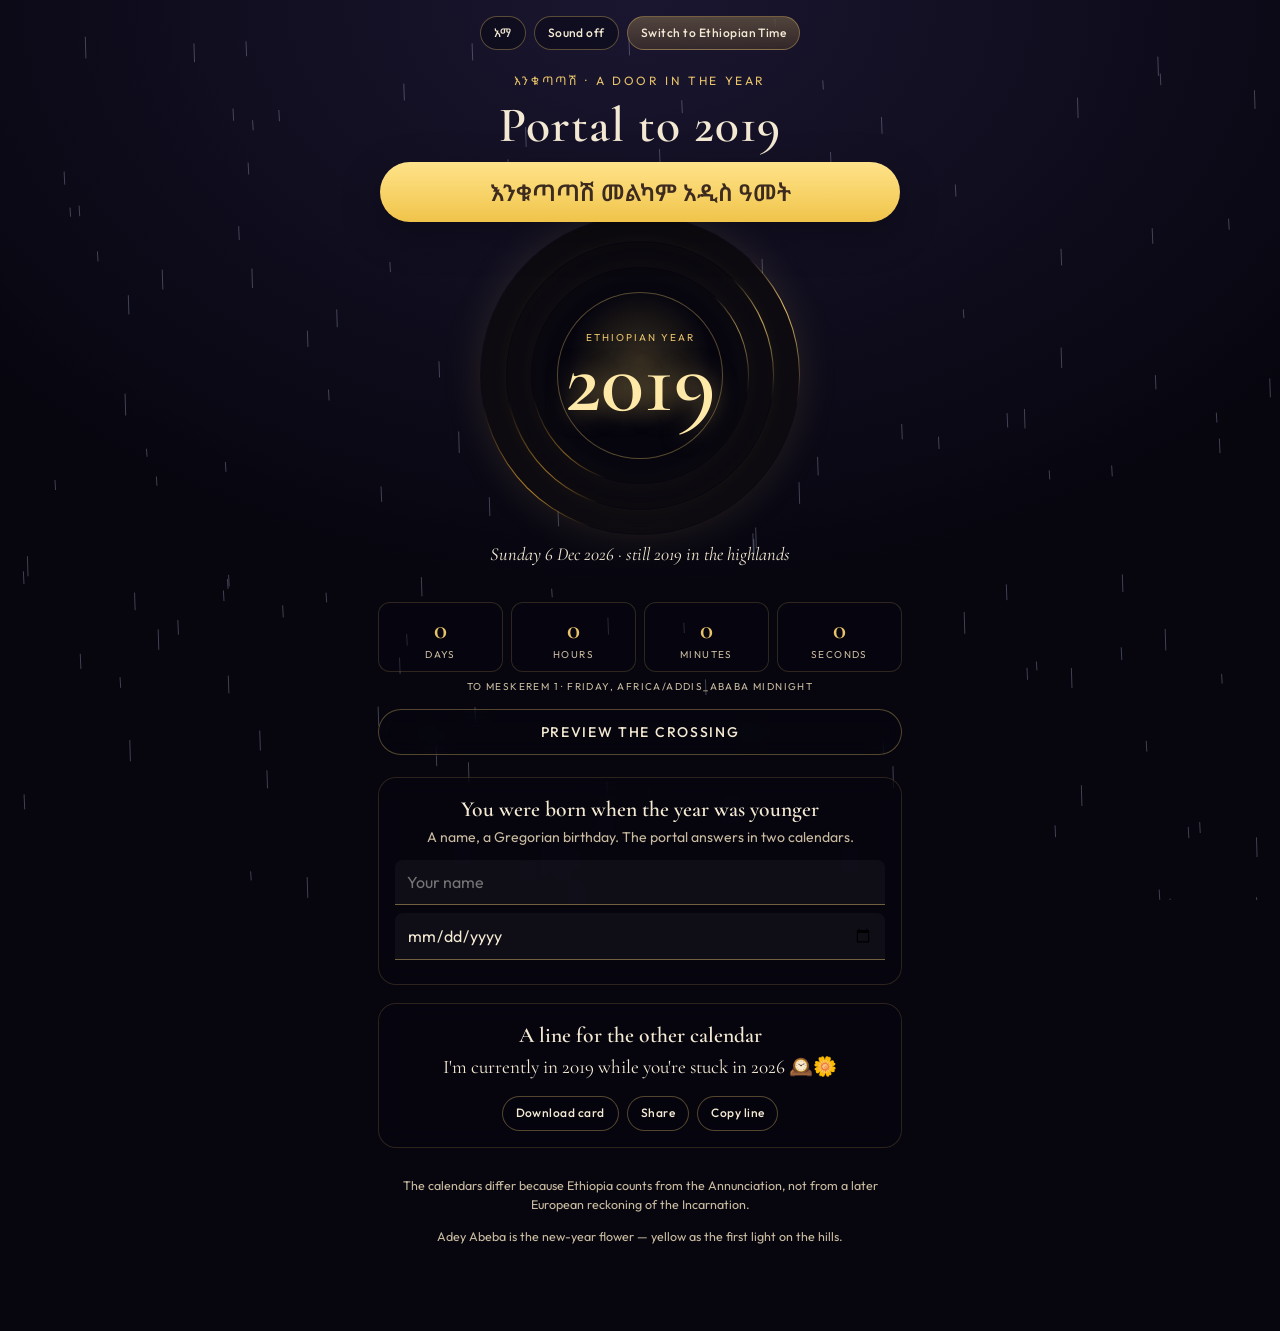
==== portal-to-2019.html @ 07c79217 "Portal to new year" ====
<!DOCTYPE html>
<html lang="en">
<head>
  <meta charset="UTF-8" />
  <meta name="viewport" content="width=device-width, initial-scale=1, viewport-fit=cover" />
  <meta name="theme-color" content="#07060f" />
  <title>Portal to 2019 · እንቁጣጣሽ</title>
  <link rel="preconnect" href="https://fonts.googleapis.com" />
  <link rel="preconnect" href="https://fonts.gstatic.com" crossorigin />
  <link href="https://fonts.googleapis.com/css2?family=Cormorant+Garamond:ital,wght@0,500;0,600;0,700;1,500&family=Noto+Sans+Ethiopic:wght@400;500;600;700&family=Outfit:wght@300;400;500;600&display=swap" rel="stylesheet" />
  <style>
:root {
  --bg: #07060f;
  --bg2: #12101c;
  --ink: #f4ead4;
  --muted: #c9bba0;
  --gold: #e8c36a;
  --gold-deep: #b8862a;
  --brown: #3d2b1f;
  --max: 560px;
  --flower: none;
}

*,
*::before,
*::after {
  box-sizing: border-box;
}

html,
body {
  margin: 0;
  min-height: 100%;
}

body {
  font-family: Outfit, "Noto Sans Ethiopic", system-ui, sans-serif;
  color: var(--ink);
  background: radial-gradient(120% 80% at 50% 0%, #1a1630 0%, var(--bg) 55%);
  overflow-x: hidden;
  transition: background 0.8s ease, color 0.5s ease;
}

body.ethio {
  --bg: #16351f;
  --bg2: #1b4a28;
  --ink: #fff8e7;
  --muted: #efe2c2;
  --gold: #ffd56a;
  background-color: #16351f;
  background-image:
    linear-gradient(180deg, rgba(8, 36, 48, 0.55) 0%, rgba(22, 53, 31, 0.28) 42%, rgba(22, 53, 31, 0.72) 100%),
    var(--flower);
  background-size: cover, cover;
  background-position: center, center 40%;
  color: var(--ink);
}

body.ethio.crossed {
  background-image:
    linear-gradient(180deg, rgba(255, 213, 106, 0.2) 0%, rgba(22, 53, 31, 0.22) 42%, rgba(22, 53, 31, 0.7) 100%),
    var(--flower);
}

.fx-layer {
  position: fixed;
  inset: 0;
  width: 100%;
  height: 100%;
  pointer-events: none;
  z-index: 1;
}

.fx-front {
  z-index: 6;
}

.sky {
  display: none;
  position: fixed;
  inset: 0;
  z-index: 0;
  background: linear-gradient(180deg, rgba(110, 184, 212, 0.28) 0%, rgba(246, 227, 164, 0.12) 46%, transparent 100%);
}

body.ethio .sky {
  display: block;
}

.flower-wash {
  position: fixed;
  inset: auto 0 0 0;
  height: 46%;
  z-index: 2;
  pointer-events: none;
  opacity: 0;
  background-image: var(--flower);
  background-size: cover;
  background-position: center 30%;
  mask-image: linear-gradient(180deg, transparent 0%, #000 38%, #000 100%);
  -webkit-mask-image: linear-gradient(180deg, transparent 0%, #000 38%, #000 100%);
  mix-blend-mode: overlay;
  transition: opacity 0.8s ease;
}

body.ethio .flower-wash {
  opacity: 0.55;
}

body.ethio.crossed .flower-wash {
  opacity: 0.8;
  mix-blend-mode: soft-light;
}

.hills {
  display: none;
  position: fixed;
  left: 0;
  right: 0;
  bottom: 0;
  width: 100%;
  height: min(42vh, 280px);
  z-index: 3;
  pointer-events: none;
}

body.ethio .hills {
  display: block;
}

.blooms {
  position: fixed;
  inset: 0;
  z-index: 5;
  pointer-events: none;
}

.bloom {
  position: absolute;
  left: 50%;
  top: 42%;
  width: 72px;
  height: 72px;
  margin: -36px;
  border-radius: 50%;
  background-image: var(--flower);
  background-size: 220% 220%;
  background-position: center;
  box-shadow: 0 8px 18px rgba(61, 43, 31, 0.28), inset 0 0 0 2px rgba(255, 213, 106, 0.4);
  opacity: 0;
  transform: scale(0.15);
}

body.crossed .bloom {
  animation: bloomOut 1.8s cubic-bezier(0.16, 1, 0.3, 1) forwards;
}

@keyframes bloomOut {
  0% {
    opacity: 0;
    transform: translate(0, 0) scale(0.12) rotate(0deg);
  }
  25% {
    opacity: 1;
  }
  100% {
    opacity: 0.92;
    transform: translate(var(--dx), var(--dy)) scale(var(--s)) rotate(var(--r));
  }
}

.shell {
  position: relative;
  z-index: 8;
  width: min(100%, var(--max));
  margin: 0 auto;
  padding: 16px 18px 72px;
  padding-top: max(16px, env(safe-area-inset-top));
  padding-bottom: max(72px, env(safe-area-inset-bottom));
}

.topbar {
  display: flex;
  flex-wrap: wrap;
  gap: 8px;
  justify-content: center;
}

.chip,
.ritual {
  font: 500 12px/1.2 Outfit, "Noto Sans Ethiopic", sans-serif;
  letter-spacing: 0.04em;
  color: var(--ink);
  background: rgba(7, 6, 15, 0.42);
  border: 1px solid rgba(232, 195, 106, 0.35);
  border-radius: 999px;
  padding: 9px 13px;
  cursor: pointer;
  backdrop-filter: blur(10px);
}

body.ethio .chip,
body.ethio .ritual {
  background: rgba(22, 53, 31, 0.45);
  border-color: rgba(255, 213, 106, 0.5);
}

.chip[aria-pressed="true"],
.chip-gold {
  background: linear-gradient(180deg, rgba(232, 195, 106, 0.28), rgba(184, 134, 42, 0.18));
}

.ritual {
  display: block;
  width: 100%;
  margin: 8px 0 22px;
  padding: 14px 16px;
  font-size: 14px;
  letter-spacing: 0.12em;
  text-transform: uppercase;
}

.eyebrow,
.lede,
.date-line,
.countdown-note,
.whisper,
.foot p,
.share-line {
  text-align: center;
}

.eyebrow {
  margin: 22px 0 6px;
  font-size: 12px;
  letter-spacing: 0.22em;
  text-transform: uppercase;
  color: var(--gold);
}

.title {
  margin: 0;
  text-align: center;
  font-family: "Cormorant Garamond", "Noto Sans Ethiopic", serif;
  font-weight: 600;
  font-size: clamp(2.1rem, 8vw, 3.1rem);
  letter-spacing: 0.02em;
}

.lede {
  margin: 8px auto 10px;
  max-width: 34ch;
  color: var(--muted);
  font-size: 0.98rem;
  font-weight: 300;
}

.portal {
  position: relative;
  width: min(78vw, 320px);
  aspect-ratio: 1;
  margin: 12px auto 8px;
}

.ring {
  position: absolute;
  inset: 0;
  border-radius: 50%;
  border: 1.5px solid transparent;
  background:
    linear-gradient(var(--bg), var(--bg)) padding-box,
    conic-gradient(from 0deg, transparent 0 12%, var(--gold) 18%, transparent 28% 55%, var(--gold-deep) 62%, transparent 72%) border-box;
  box-shadow: 0 0 40px rgba(232, 195, 106, 0.12), inset 0 0 30px rgba(232, 195, 106, 0.06);
}

body.ethio .ring {
  background:
    linear-gradient(rgba(22, 53, 31, 0.15), rgba(22, 53, 31, 0.15)) padding-box,
    conic-gradient(from 0deg, transparent 0 12%, #ffe08a 18%, transparent 28% 55%, #c9a227 62%, transparent 72%) border-box;
  box-shadow: 0 0 48px rgba(255, 213, 106, 0.28);
}

.ring-a { inset: 0; animation: spin 22s linear infinite; }
.ring-b { inset: 8%; animation: spin 16s linear infinite reverse; opacity: 0.85; }
.ring-c { inset: 16%; animation: spin 11s linear infinite; opacity: 0.7; }

@keyframes spin {
  to { transform: rotate(360deg); }
}

.portal-core {
  position: absolute;
  inset: 24%;
  display: grid;
  place-content: center;
  text-align: center;
  border-radius: 50%;
  background:
    radial-gradient(circle at 50% 40%, rgba(232, 195, 106, 0.2), transparent 55%),
    rgba(7, 6, 15, 0.72);
  border: 1px solid rgba(232, 195, 106, 0.35);
}

body.ethio .portal-core {
  background:
    radial-gradient(circle at 50% 38%, rgba(255, 230, 140, 0.35), transparent 58%),
    rgba(18, 40, 24, 0.55);
}

.year-label {
  font-size: 10px;
  letter-spacing: 0.2em;
  text-transform: uppercase;
  color: var(--gold);
}

.year {
  font-family: "Cormorant Garamond", serif;
  font-size: clamp(4.2rem, 18vw, 5.6rem);
  font-weight: 600;
  line-height: 0.85;
  color: #ffe9a8;
  text-shadow: 0 0 24px rgba(232, 195, 106, 0.55);
}

body.crossed .year {
  animation: yearBloom 1.1s ease;
}

@keyframes yearBloom {
  0% { transform: scale(0.72); filter: blur(8px); opacity: 0.2; }
  60% { transform: scale(1.08); }
  100% { transform: scale(1); filter: blur(0); opacity: 1; }
}

.date-line {
  min-height: 2.4em;
  margin: 4px 0 14px;
  font-family: "Cormorant Garamond", "Noto Sans Ethiopic", serif;
  font-size: 1.15rem;
  font-style: italic;
}

.countdown {
  display: grid;
  grid-template-columns: repeat(4, 1fr);
  gap: 8px;
}

.countdown div {
  display: grid;
  gap: 2px;
  padding: 10px 4px;
  text-align: center;
  background: rgba(7, 6, 15, 0.4);
  border: 1px solid rgba(232, 195, 106, 0.18);
  border-radius: 12px;
}

body.ethio .countdown div {
  background: rgba(12, 36, 20, 0.38);
}

.countdown strong {
  font-family: "Cormorant Garamond", serif;
  font-size: 1.7rem;
  font-weight: 600;
  color: var(--gold);
}

.countdown span,
.countdown-note {
  font-size: 10px;
  letter-spacing: 0.14em;
  text-transform: uppercase;
  color: var(--muted);
}

.countdown-note {
  margin: 8px 0 16px;
}

.panel {
  margin: 18px 0;
  padding: 18px 16px 16px;
  background: rgba(7, 6, 15, 0.48);
  border: 1px solid rgba(232, 195, 106, 0.16);
  border-radius: 18px;
  backdrop-filter: blur(12px);
}

body.ethio .panel {
  background: rgba(12, 36, 20, 0.42);
  border-color: rgba(255, 213, 106, 0.22);
}

.panel h2 {
  margin: 0 0 6px;
  text-align: center;
  font-family: "Cormorant Garamond", "Noto Sans Ethiopic", serif;
  font-size: 1.35rem;
  font-weight: 600;
}

.whisper {
  margin: 0 0 14px;
  color: var(--muted);
  font-size: 0.88rem;
}

.inscription input {
  width: 100%;
  margin-bottom: 8px;
  padding: 12px 12px;
  color: var(--ink);
  background: rgba(255, 255, 255, 0.04);
  border: 0;
  border-bottom: 1px solid rgba(232, 195, 106, 0.45);
  border-radius: 8px 8px 0 0;
  font: 400 1rem Outfit, "Noto Sans Ethiopic", sans-serif;
}

.inscription input:focus {
  outline: none;
  border-bottom-color: var(--gold);
}

.poem {
  margin: 14px 0 0;
  text-align: center;
  font-family: "Cormorant Garamond", "Noto Sans Ethiopic", serif;
  font-size: 1.12rem;
  line-height: 1.55;
}

.poem em {
  display: block;
  margin-top: 8px;
  font-style: italic;
  color: var(--gold);
}

.share-line {
  margin: 0 0 14px;
  font-family: "Cormorant Garamond", "Noto Sans Ethiopic", serif;
  font-size: 1.2rem;
  line-height: 1.45;
}

.share-actions {
  display: flex;
  flex-wrap: wrap;
  gap: 8px;
  justify-content: center;
}

.foot {
  margin-top: 28px;
  color: var(--muted);
  font-size: 0.78rem;
  line-height: 1.55;
}

.banner {
  position: fixed;
  left: 50%;
  top: 18%;
  z-index: 12;
  width: min(92vw, 520px);
  padding: 14px 18px;
  text-align: center;
  font-family: "Noto Sans Ethiopic", "Cormorant Garamond", serif;
  font-size: clamp(1.05rem, 4.4vw, 1.45rem);
  font-weight: 600;
  color: #3d2b1f;
  background: linear-gradient(180deg, #ffe38a, #f0c44a);
  border-radius: 999px;
  box-shadow: 0 12px 40px rgba(0, 0, 0, 0.28);
  transform: translate(-50%, -20px) scale(0.86);
  opacity: 0;
  pointer-events: none;
}

body.crossed .banner {
  animation: bannerIn 1.2s 0.35s cubic-bezier(0.16, 1, 0.3, 1) forwards;
}

@keyframes bannerIn {
  to {
    opacity: 1;
    transform: translate(-50%, 0) scale(1);
  }
}

.sr-only {
  position: absolute;
  width: 1px;
  height: 1px;
  padding: 0;
  margin: -1px;
  overflow: hidden;
  clip: rect(0, 0, 0, 0);
  border: 0;
}

@media (prefers-reduced-motion: reduce) {
  .ring,
  body.crossed .year,
  body.crossed .bloom,
  body.crossed .banner {
    animation: none;
  }
  body.crossed .bloom,
  body.crossed .banner {
    opacity: 1;
    transform: none;
  }
}

</style>
</head>
<body>
  <img id="flowerAsset" src="[data-uri]" alt="" hidden width="1" height="1" />
  <canvas id="rain" class="fx-layer" aria-hidden="true"></canvas>
  <canvas id="fireworks" class="fx-layer fx-front" aria-hidden="true"></canvas>

  <div class="sky" aria-hidden="true"></div>
  <div class="flower-wash" aria-hidden="true"></div>
  <svg class="hills" viewBox="0 0 560 220" preserveAspectRatio="none" aria-hidden="true" xmlns="http://www.w3.org/2000/svg">
    <defs>
      <linearGradient id="hillFar" x1="0" y1="0" x2="0" y2="1">
        <stop offset="0%" stop-color="#2f6b3d" />
        <stop offset="100%" stop-color="#16351f" />
      </linearGradient>
      <linearGradient id="hillNear" x1="0" y1="0" x2="0" y2="1">
        <stop offset="0%" stop-color="#3d8a4a" />
        <stop offset="100%" stop-color="#1b4a28" />
      </linearGradient>
    </defs>
    <path fill="url(#hillFar)" d="M0 92 C70 48 120 118 190 78 C250 48 300 110 370 70 C440 34 500 96 560 64 L560 220 L0 220 Z" />
    <path fill="url(#hillNear)" d="M0 138 C80 98 140 168 220 128 C290 98 340 160 420 124 C490 94 530 150 560 128 L560 220 L0 220 Z" />
  </svg>
  <div id="blooms" class="blooms" aria-hidden="true"></div>

  <div class="shell">
    <header class="topbar">
      <button type="button" id="langBtn" class="chip" aria-pressed="false">አማ</button>
      <button type="button" id="soundBtn" class="chip" aria-pressed="false" data-i18n="soundOff">Sound off</button>
      <button type="button" id="ethioBtn" class="chip chip-gold" aria-pressed="false" data-i18n="ethioOff">Switch to Ethiopian Time</button>
    </header>

    <p class="eyebrow" data-i18n="eyebrow">እንቁጣጣሽ · a door in the year</p>
    <h1 class="title" data-i18n="title">Portal to 2019</h1>
    <p class="lede" data-i18n="lede">The highlands are eight years younger until midnight. Then the gold opens.</p>

    <div class="portal" aria-hidden="true">
      <div class="ring ring-a"></div>
      <div class="ring ring-b"></div>
      <div class="ring ring-c"></div>
      <div class="portal-core">
        <span class="year-label" data-i18n="ethYear">Ethiopian year</span>
        <span id="yearEl" class="year">2018</span>
      </div>
    </div>

    <p id="dateLine" class="date-line"></p>

    <div class="countdown" id="countdown" aria-live="polite">
      <div><strong id="cdD">0</strong><span data-i18n="days">days</span></div>
      <div><strong id="cdH">0</strong><span data-i18n="hours">hours</span></div>
      <div><strong id="cdM">0</strong><span data-i18n="minutes">minutes</span></div>
      <div><strong id="cdS">0</strong><span data-i18n="seconds">seconds</span></div>
    </div>
    <p class="countdown-note" data-i18n="eatNote">to Meskerem 1 · Friday, Africa/Addis_Ababa midnight</p>

    <button type="button" id="previewBtn" class="ritual" data-i18n="preview">Preview the crossing</button>

    <section class="panel inscription" aria-labelledby="bornTitle">
      <h2 id="bornTitle" data-i18n="bornTitle">You were born when the year was younger</h2>
      <p class="whisper" data-i18n="bornHint">A name, a Gregorian birthday. The portal answers in two calendars.</p>
      <label class="sr-only" for="nameInput" data-i18n="nameLabel">Name</label>
      <input id="nameInput" type="text" autocomplete="given-name" maxlength="40" data-i18n-placeholder="namePh" placeholder="Your name" />
      <label class="sr-only" for="bdayInput" data-i18n="bdayLabel">Gregorian birthday</label>
      <input id="bdayInput" type="date" />
      <p id="bornPoem" class="poem" hidden></p>
    </section>

    <section class="panel share-panel" aria-labelledby="shareTitle">
      <h2 id="shareTitle" data-i18n="shareTitle">A line for the other calendar</h2>
      <p id="shareLine" class="share-line"></p>
      <div class="share-actions">
        <button type="button" id="downloadBtn" class="chip" data-i18n="download">Download card</button>
        <button type="button" id="webShareBtn" class="chip" data-i18n="share">Share</button>
        <button type="button" id="copyBtn" class="chip" data-i18n="copy">Copy line</button>
      </div>
      <canvas id="shareCard" width="1080" height="1350" hidden></canvas>
    </section>

    <footer class="foot">
      <p data-i18n="footer1">The calendars differ because Ethiopia counts from the Annunciation, not from a later European reckoning of the Incarnation.</p>
      <p data-i18n="footer2">Adey Abeba is the new-year flower — yellow as the first light on the hills.</p>
    </footer>
  </div>

  <div id="banner" class="banner" role="status" aria-live="assertive">እንቁጣጣሽ መልካም አዲስ ዓመት</div>
  <script>
(() => {
  "use strict";

  const ETHIOPIC_EPOCH = 1723856;
  const NEW_YEAR_MS = Date.parse("2026-09-11T00:00:00+03:00");
  const MONTHS_EN = [
    "Meskerem", "Tikimt", "Hidar", "Tahsas", "Tir", "Yekatit", "Megabit",
    "Miazia", "Ginbot", "Sene", "Hamle", "Nehasse", "Pagume"
  ];
  const MONTHS_AM = [
    "መስከረም", "ጥቅምት", "ኅዳር", "ታኅሣሥ", "ጥር", "የካቲት", "መጋቢት",
    "ሚያዝያ", "ግንቦት", "ሰኔ", "ሐምሌ", "ነሐሴ", "ጳጉሜ"
  ];
  const POEMS_EN = [
    "Adey Abeba opened",
    "hills kept their gold",
    "coffee smoke before sunrise",
    "highlands held their breath",
    "dry wind learned your name",
    "first warmth returned",
    "fields prepared",
    "rain was only a rumor",
    "green came back loud",
    "rivers remembered banks",
    "rain wrote on the roof",
    "last storm learned to leave",
    "hidden month, quiet threshold"
  ];
  const POEMS_AM = [
    "አደይ አበባ ተከፈተ",
    "ተራሮች ወርቃቸውን ጠበቁ",
    "የቡና ጭስ ከፀሐይ መውጣት በፊት",
    "ደጋው እስትንፋሱን ያዘ",
    "ደረቅ ነፋስ ስምህን ተማረ",
    "የመጀመሪያው ሙቀት ተመለሰ",
    "እርሻዎች ተዘጋጁ",
    "ዝናብ ወሬ ብቻ ነበር",
    "አረንጓዴ በጩኸት ተመለሰ",
    "ወንዞች ዳርቻቸውን አሰቡ",
    "ዝናብ በጣሪያው ላይ ጻፈ",
    "የመጨረሻው ማዕበል መሄድ ተማረ",
    "የተሸሸገው ወር ጸጥ ያለ ደረጃ"
  ];

  const I18N = {
    en: {
      soundOff: "Sound off",
      soundOn: "Sound on",
      ethioOff: "Switch to Ethiopian Time",
      ethioOn: "Return to the night",
      eyebrow: "እንቁጣጣሽ · a door in the year",
      title: "Portal to 2019",
      lede: "The highlands are eight years younger until midnight. Then the gold opens.",
      ethYear: "Ethiopian year",
      days: "days",
      hours: "hours",
      minutes: "minutes",
      seconds: "seconds",
      eatNote: "to Meskerem 1 · Friday, Africa/Addis_Ababa midnight",
      preview: "Preview the crossing",
      bornTitle: "You were born when the year was younger",
      bornHint: "A name, a Gregorian birthday. The portal answers in two calendars.",
      nameLabel: "Name",
      namePh: "Your name",
      bdayLabel: "Gregorian birthday",
      shareTitle: "A line for the other calendar",
      download: "Download card",
      share: "Share",
      copy: "Copy line",
      copied: "Copied",
      footer1: "The calendars differ because Ethiopia counts from the Annunciation, not from a later European reckoning of the Incarnation.",
      footer2: "Adey Abeba is the new-year flower — yellow as the first light on the hills."
    },
    am: {
      soundOff: "ድምፅ ጠፍቷል",
      soundOn: "ድምፅ በርቷል",
      ethioOff: "ወደ የኢትዮጵያ ሰዓት ቀይር",
      ethioOn: "ወደ ሌሊቱ ተመለስ",
      eyebrow: "Enkutatash · በዓመቱ ውስጥ በር",
      title: "መግቢያ ወደ ፳፻፲፱",
      lede: "ደጋው እስከ እኩለ ሌሊት ድረስ በስምንት ዓመት ይወጣል። ከዚያ ወርቁ ይከፈታል።",
      ethYear: "የኢትዮጵያ ዓመት",
      days: "ቀናት",
      hours: "ሰዓታት",
      minutes: "ደቂቃዎች",
      seconds: "ሰከንዶች",
      eatNote: "እስከ መስከረም 1 · አርብ፣ እኩለ ሌሊት አዲስ አበባ",
      preview: "የመሻገሪያውን ቅድመ እይታ",
      bornTitle: "ዓመቱ ገና ሲያንስ ተወለድህ",
      bornHint: "ስም እና የግሪጎሪያን ልደት። በሩ በሁለት ቀን መቁጠሪያ ይመልሳል።",
      nameLabel: "ስም",
      namePh: "ስምህ",
      bdayLabel: "የግሪጎሪያን ልደት",
      shareTitle: "ለሌላው ቀን መቁጠሪያ አንድ መስመር",
      download: "ካርድ አውርድ",
      share: "አጋራ",
      copy: "መስመሩን ቅዳ",
      copied: "ተቀድቷል",
      footer1: "ቀን መቁጠሪያዎቹ የሚለያዩት ኢትዮጵያ ከብስራተ ገብርኤል ስትቆጥር፣ በኋላ የመጣው አውሮፓዊ የትስብእት ሒሳብ ሳይሆን ነው።",
      footer2: "አደይ አበባ የአዲስ ዓመት አበባ ነው — በተራሮች ላይ እንደ መጀመሪያ ብርሃን ቢጫ።"
    }
  };

  const LS = { ethio: "portal2019-ethio", lang: "portal2019-lang", name: "portal2019-name" };

  const $ = (id) => document.getElementById(id);
  const yearEl = $("yearEl");
  const dateLine = $("dateLine");
  const shareLine = $("shareLine");
  const bornPoem = $("bornPoem");
  const nameInput = $("nameInput");
  const bdayInput = $("bdayInput");
  const langBtn = $("langBtn");
  const soundBtn = $("soundBtn");
  const ethioBtn = $("ethioBtn");
  const previewBtn = $("previewBtn");

  let lang = localStorage.getItem(LS.lang) === "am" ? "am" : "en";
  let ethio = localStorage.getItem(LS.ethio) === "1";
  let previewed = false;
  let crossed = false;
  let soundOn = false;
  let audio = null;
  let adeyImg = $("flowerAsset") || new Image();
  if (adeyImg && adeyImg.src) {
    const applyFlower = () => {
      document.documentElement.style.setProperty("--flower", `url("${adeyImg.src}")`);
    };
    if (adeyImg.complete) applyFlower();
    else adeyImg.addEventListener("load", applyFlower);
  }

  function isEthLeap(year) {
    return ((year % 4) + 4) % 4 === 3;
  }

  function gregorianToJDN(y, m, d) {
    const a = Math.floor((14 - m) / 12);
    const y2 = y + 4800 - a;
    const m2 = m + 12 * a - 3;
    return d + Math.floor((153 * m2 + 2) / 5) + 365 * y2 + Math.floor(y2 / 4) - Math.floor(y2 / 100) + Math.floor(y2 / 400) - 32045;
  }

  function jdnToEthiopic(jdn) {
    const era = jdn - ETHIOPIC_EPOCH;
    const cycle = Math.floor(era / 1461);
    const r = era - 1461 * cycle;
    const n = (r % 365) + 365 * Math.floor(r / 1460);
    const year = 4 * cycle + Math.floor(r / 365) - Math.floor(r / 1460);
    const month = Math.floor(n / 30) + 1;
    const day = (n % 30) + 1;
    return { year, month, day };
  }

  function gregorianToEthiopic(y, m, d) {
    return jdnToEthiopic(gregorianToJDN(y, m, d));
  }

  function nowInAddis() {
    const parts = new Intl.DateTimeFormat("en-US", {
      timeZone: "Africa/Addis_Ababa",
      year: "numeric",
      month: "numeric",
      day: "numeric",
      hour: "numeric",
      minute: "numeric",
      second: "numeric",
      hourCycle: "h23"
    }).formatToParts(new Date());
    const get = (type) => Number(parts.find((p) => p.type === type).value);
    return { y: get("year"), m: get("month"), d: get("day"), h: get("hour"), min: get("minute"), s: get("second") };
  }

  function remainingMs() {
    return NEW_YEAR_MS - Date.now();
  }

  function isCrossed() {
    return previewed || remainingMs() <= 0;
  }

  function displayYear(eth) {
    return isCrossed() ? Math.max(eth.year, 2019) : eth.year;
  }

  function monthName(month, language) {
    return (language === "am" ? MONTHS_AM : MONTHS_EN)[month - 1];
  }

  function formatEth(eth, language) {
    return `${monthName(eth.month, language)} ${eth.day}, ${eth.year}`;
  }

  function ethiopianAge(birth, today) {
    let age = today.year - birth.year;
    if (today.month < birth.month || (today.month === birth.month && today.day < birth.day)) age -= 1;
    return Math.max(0, age);
  }

  function t(key) {
    return I18N[lang][key];
  }

  function applyI18n() {
    document.documentElement.lang = lang === "am" ? "am" : "en";
    document.querySelectorAll("[data-i18n]").forEach((el) => {
      const key = el.getAttribute("data-i18n");
      if (I18N[lang][key]) el.textContent = I18N[lang][key];
    });
    document.querySelectorAll("[data-i18n-placeholder]").forEach((el) => {
      el.placeholder = t(el.getAttribute("data-i18n-placeholder"));
    });
    langBtn.textContent = lang === "am" ? "EN" : "አማ";
    langBtn.setAttribute("aria-pressed", lang === "am" ? "true" : "false");
    soundBtn.textContent = soundOn ? t("soundOn") : t("soundOff");
    ethioBtn.textContent = ethio ? t("ethioOn") : t("ethioOff");
    ethioBtn.setAttribute("aria-pressed", ethio ? "true" : "false");
  }

  function applyEthio() {
    document.body.classList.toggle("ethio", ethio);
  }

  function shareText(year, name) {
    const who = (name || "").trim();
    if (lang === "am") {
      if (who) return `${who} አሁን በ ${year} ነው፤ አንተ ግን በ 2026 ተጣብቀሃል 🕰️🌼`;
      return `እኔ አሁን በ ${year} ነኝ አንተ ግን በ 2026 ተጣብቀሃል 🕰️🌼`;
    }
    if (who) return `${who} is currently in ${year} while you're stuck in 2026 🕰️🌼`;
    return `I'm currently in ${year} while you're stuck in 2026 🕰️🌼`;
  }

  function updateClock() {
    const addis = nowInAddis();
    const eth = gregorianToEthiopic(addis.y, addis.m, addis.d);
    crossed = isCrossed();
    document.body.classList.toggle("crossed", crossed);

    const year = displayYear(eth);
    yearEl.textContent = String(year);

    const en = formatEth(eth, "en");
    const am = formatEth(eth, "am");
    const gDate = new Intl.DateTimeFormat(lang === "am" ? "am-ET" : "en-GB", {
      timeZone: "Africa/Addis_Ababa",
      weekday: "long",
      day: "numeric",
      month: "short",
      year: "numeric"
    }).format(new Date());

    if (ethio) {
      dateLine.innerHTML = lang === "am"
        ? `${am}<br>${en}`
        : `${en} · ${am}`;
    } else {
      dateLine.textContent = lang === "am"
        ? `${gDate} · ገና ${eth.year}`
        : `${gDate} · still ${eth.year} in the highlands`;
    }

    let ms = remainingMs();
    if (ms <= 0) {
      $("cdD").textContent = "0";
      $("cdH").textContent = "0";
      $("cdM").textContent = "0";
      $("cdS").textContent = "0";
      if (!document.body.classList.contains("crossed")) startCrossing(false);
    } else {
      const s = Math.floor(ms / 1000);
      $("cdD").textContent = String(Math.floor(s / 86400));
      $("cdH").textContent = String(Math.floor((s % 86400) / 3600));
      $("cdM").textContent = String(Math.floor((s % 3600) / 60));
      $("cdS").textContent = String(s % 60);
    }

    shareLine.textContent = shareText(year, nameInput.value);
    renderBorn();
  }

  function renderBorn() {
    const raw = bdayInput.value;
    if (!raw) {
      bornPoem.hidden = true;
      bornPoem.textContent = "";
      return;
    }
    const [y, m, d] = raw.split("-").map(Number);
    if (!y || !m || !d) return;
    const birth = gregorianToEthiopic(y, m, d);
    const addis = nowInAddis();
    const todayEth = gregorianToEthiopic(addis.y, addis.m, addis.d);
    const age = ethiopianAge(birth, isCrossed() ? { ...todayEth, year: Math.max(todayEth.year, 2019) } : todayEth);
    const leap = isEthLeap(birth.year);
    const rareSixth = birth.month === 13 && birth.day === 6;
    const poem = lang === "am" ? POEMS_AM[birth.month - 1] : POEMS_EN[birth.month - 1];
    const name = (nameInput.value || "").trim();
    const who = name || (lang === "am" ? "አንተ" : "You");
    const enDate = formatEth(birth, "en");
    const amDate = formatEth(birth, "am");

    let extra = "";
    if (rareSixth) {
      extra = lang === "am"
        ? " በጳጉሜ ስድስተኛው ብርቅ ቀን — የሊፕ ዓመት ደረጃ።"
        : " Born on Pagume’s rare 6th day — the leap threshold.";
    } else if (leap) {
      extra = lang === "am"
        ? ` ${birth.year} የሊፕ ዓመት ነበር፤ ጳጉሜ ስድስት ቀናት ነበሩት።`
        : ` ${birth.year} was a leap year: Pagume held a 6th day.`;
    }

    bornPoem.hidden = false;
    bornPoem.innerHTML = lang === "am"
      ? `${who} በ ${amDate} ተወለደ — ${enDate}.<br>የኢትዮጵያ ዕድሜ፦ ${age}.<em>በ${poem} ዓመት ተወለድህ።${extra}</em>`
      : `${who} arrived on ${enDate} · ${amDate}.<br>Ethiopian age: ${age}.<em>You were born in the year of ${poem}.${extra}</em>`;
  }

  function spawnBlooms() {
    const root = $("blooms");
    root.innerHTML = "";
    const n = 16;
    for (let i = 0; i < n; i++) {
      const el = document.createElement("i");
      el.className = "bloom";
      const angle = (Math.PI * 2 * i) / n + Math.random() * 0.3;
      const dist = 90 + Math.random() * 160;
      el.style.setProperty("--dx", `${Math.cos(angle) * dist}px`);
      el.style.setProperty("--dy", `${Math.sin(angle) * dist - 40}px`);
      el.style.setProperty("--s", (0.7 + Math.random() * 1.1).toFixed(2));
      el.style.setProperty("--r", `${Math.floor(Math.random() * 80 - 40)}deg`);
      el.style.backgroundPosition = `${20 + Math.random() * 60}% ${20 + Math.random() * 60}%`;
      el.style.animationDelay = `${(i * 0.04).toFixed(2)}s`;
      root.appendChild(el);
    }
  }

  function startCrossing(isPreview) {
    if (document.body.classList.contains("crossed")) return;
    if (isPreview) previewed = true;
    crossed = true;
    document.body.classList.add("crossed");
    spawnBlooms();
    burstFireworks();
    if (soundOn) playCrossingTones();
  }

  /* ---- Web Audio (original, no files) ---- */
  function ensureAudio() {
    if (audio) return audio;
    const ctx = new (window.AudioContext || window.webkitAudioContext)();
    const master = ctx.createGain();
    master.gain.value = 0.18;
    master.connect(ctx.destination);
    audio = { ctx, master, rain: null };
    return audio;
  }

  function makeNoiseBuffer(ctx) {
    const len = ctx.sampleRate * 2;
    const buf = ctx.createBuffer(1, len, ctx.sampleRate);
    const data = buf.getChannelData(0);
    for (let i = 0; i < len; i++) data[i] = Math.random() * 2 - 1;
    return buf;
  }

  function startRain() {
    const a = ensureAudio();
    if (a.rain || !soundOn || ethio) return;
    const src = a.ctx.createBufferSource();
    src.buffer = makeNoiseBuffer(a.ctx);
    src.loop = true;
    const filter = a.ctx.createBiquadFilter();
    filter.type = "bandpass";
    filter.frequency.value = 1400;
    filter.Q.value = 0.55;
    const g = a.ctx.createGain();
    g.gain.value = 0.22;
    src.connect(filter);
    filter.connect(g);
    g.connect(a.master);
    src.start();
    a.rain = { src, g };
  }

  function stopRain() {
    if (!audio || !audio.rain) return;
    try { audio.rain.src.stop(); } catch (e) { /* ignore */ }
    audio.rain = null;
  }

  function playCrossingTones() {
    const a = ensureAudio();
    const notes = [392, 494, 587, 784, 659];
    notes.forEach((freq, i) => {
      const osc = a.ctx.createOscillator();
      const g = a.ctx.createGain();
      osc.type = i % 2 ? "triangle" : "sine";
      osc.frequency.value = freq;
      const t0 = a.ctx.currentTime + i * 0.22;
      g.gain.setValueAtTime(0, t0);
      g.gain.linearRampToValueAtTime(0.12, t0 + 0.05);
      g.gain.exponentialRampToValueAtTime(0.001, t0 + 1.4);
      osc.connect(g);
      g.connect(a.master);
      osc.start(t0);
      osc.stop(t0 + 1.5);
    });
  }

  function syncSound() {
    if (!soundOn) {
      stopRain();
      return;
    }
    ensureAudio().ctx.resume();
    if (ethio) stopRain();
    else startRain();
  }

  /* ---- Rain + fireworks canvases ---- */
  const rainCanvas = $("rain");
  const fireCanvas = $("fireworks");
  const rainCtx = rainCanvas.getContext("2d");
  const fireCtx = fireCanvas.getContext("2d");
  const drops = [];
  const sparks = [];

  function resizeFx() {
    [rainCanvas, fireCanvas].forEach((c) => {
      c.width = window.innerWidth;
      c.height = window.innerHeight;
    });
  }

  function seedRain() {
    drops.length = 0;
    const n = Math.min(140, Math.floor(window.innerWidth / 4));
    for (let i = 0; i < n; i++) {
      drops.push({
        x: Math.random() * window.innerWidth,
        y: Math.random() * window.innerHeight,
        l: 8 + Math.random() * 14,
        v: 6 + Math.random() * 8
      });
    }
  }

  function burstFireworks() {
    const cx = window.innerWidth / 2;
    const cy = window.innerHeight * 0.38;
    const colors = ["#ffe08a", "#ffd700", "#f4ead4", "#7cffb2", "#ff6b5b", "#ffffff"];
    for (let b = 0; b < 5; b++) {
      const ox = cx + (Math.random() - 0.5) * 160;
      const oy = cy + (Math.random() - 0.5) * 80;
      for (let i = 0; i < 48; i++) {
        const ang = (Math.PI * 2 * i) / 48;
        const sp = 1.4 + Math.random() * 3.2;
        sparks.push({
          x: ox, y: oy,
          vx: Math.cos(ang) * sp,
          vy: Math.sin(ang) * sp - 0.6,
          life: 1,
          color: colors[(i + b) % colors.length]
        });
      }
    }
  }

  function tickFx() {
    rainCtx.clearRect(0, 0, rainCanvas.width, rainCanvas.height);
    fireCtx.clearRect(0, 0, fireCanvas.width, fireCanvas.height);

    if (!ethio) {
      rainCtx.strokeStyle = "rgba(210, 220, 255, 0.28)";
      rainCtx.lineWidth = 1;
      rainCtx.beginPath();
      drops.forEach((d) => {
        rainCtx.moveTo(d.x, d.y);
        rainCtx.lineTo(d.x + 0.6, d.y + d.l);
        d.y += d.v;
        d.x += 0.35;
        if (d.y > rainCanvas.height) {
          d.y = -12;
          d.x = Math.random() * rainCanvas.width;
        }
      });
      rainCtx.stroke();
    }

    for (let i = sparks.length - 1; i >= 0; i--) {
      const p = sparks[i];
      p.x += p.vx;
      p.y += p.vy;
      p.vy += 0.03;
      p.life -= 0.012;
      fireCtx.globalAlpha = Math.max(0, p.life);
      fireCtx.fillStyle = p.color;
      fireCtx.beginPath();
      fireCtx.arc(p.x, p.y, 2.2, 0, Math.PI * 2);
      fireCtx.fill();
      if (p.life <= 0) sparks.splice(i, 1);
    }
    fireCtx.globalAlpha = 1;
    requestAnimationFrame(tickFx);
  }

  /* ---- Share card 1080x1350 ---- */
  function drawDaisy(ctx, x, y, r) {
    ctx.save();
    ctx.translate(x, y);
    ctx.fillStyle = "#f4c430";
    for (let i = 0; i < 10; i++) {
      ctx.rotate(Math.PI / 5);
      ctx.beginPath();
      ctx.ellipse(0, r * 0.55, r * 0.18, r * 0.55, 0, 0, Math.PI * 2);
      ctx.fill();
    }
    ctx.fillStyle = "#3d2b1f";
    ctx.beginPath();
    ctx.arc(0, 0, r * 0.22, 0, Math.PI * 2);
    ctx.fill();
    ctx.restore();
  }

  function wrapText(ctx, text, x, y, maxW, lineH) {
    const words = text.split(" ");
    let line = "";
    const lines = [];
    words.forEach((w) => {
      const test = line ? `${line} ${w}` : w;
      if (ctx.measureText(test).width > maxW) {
        lines.push(line);
        line = w;
      } else line = test;
    });
    if (line) lines.push(line);
    lines.forEach((ln, i) => ctx.fillText(ln, x, y + i * lineH));
    return lines.length;
  }

  function paintShareCard() {
    const canvas = $("shareCard");
    const ctx = canvas.getContext("2d");
    const W = 1080;
    const H = 1350;
    ctx.clearRect(0, 0, W, H);

    const sky = ctx.createLinearGradient(0, 0, 0, H);
    sky.addColorStop(0, "#7ec8e0");
    sky.addColorStop(0.38, "#f3d98a");
    sky.addColorStop(0.7, "#4a8c52");
    sky.addColorStop(1, "#16351f");
    ctx.fillStyle = sky;
    ctx.fillRect(0, 0, W, H);

    if (adeyImg.complete && adeyImg.naturalWidth) {
      ctx.save();
      ctx.globalAlpha = 0.4;
      ctx.beginPath();
      ctx.moveTo(0, 820);
      ctx.bezierCurveTo(180, 700, 360, 900, 560, 760);
      ctx.bezierCurveTo(760, 640, 940, 860, 1080, 780);
      ctx.lineTo(1080, H);
      ctx.lineTo(0, H);
      ctx.closePath();
      ctx.clip();
      ctx.drawImage(adeyImg, 0, 620, W, 780);
      ctx.restore();
    }

    ctx.fillStyle = "#2f6b3d";
    ctx.beginPath();
    ctx.moveTo(0, 860);
    ctx.quadraticCurveTo(280, 720, 540, 840);
    ctx.quadraticCurveTo(820, 700, 1080, 820);
    ctx.lineTo(1080, H);
    ctx.lineTo(0, H);
    ctx.fill();

    ctx.fillStyle = "#3d8a4a";
    ctx.beginPath();
    ctx.moveTo(0, 980);
    ctx.quadraticCurveTo(300, 860, 600, 970);
    ctx.quadraticCurveTo(860, 880, 1080, 960);
    ctx.lineTo(1080, H);
    ctx.lineTo(0, H);
    ctx.fill();

    if (adeyImg.complete && adeyImg.naturalWidth) {
      ctx.save();
      ctx.globalAlpha = 0.55;
      ctx.globalCompositeOperation = "overlay";
      ctx.drawImage(adeyImg, -40, 900, 1160, 520);
      ctx.restore();
    }

    [[180, 1000, 46], [320, 1080, 38], [860, 1020, 52], [700, 1140, 34], [500, 1060, 42], [960, 1180, 36]].forEach(([x, y, r]) => {
      drawDaisy(ctx, x, y, r);
    });

    const addis = nowInAddis();
    const eth = gregorianToEthiopic(addis.y, addis.m, addis.d);
    const year = displayYear(eth);

    ctx.strokeStyle = "rgba(255, 213, 106, 0.85)";
    ctx.lineWidth = 6;
    ctx.beginPath();
    ctx.arc(W / 2, 430, 210, 0, Math.PI * 2);
    ctx.stroke();
    ctx.lineWidth = 3;
    ctx.beginPath();
    ctx.arc(W / 2, 430, 168, 0, Math.PI * 2);
    ctx.stroke();

    ctx.fillStyle = "#fff8e7";
    ctx.textAlign = "center";
    ctx.font = "600 42px 'Cormorant Garamond', serif";
    ctx.fillText("Portal to 2019", W / 2, 160);
    ctx.font = "600 28px 'Noto Sans Ethiopic', sans-serif";
    ctx.fillText("እንቁጣጣሽ", W / 2, 210);

    ctx.fillStyle = "#ffe9a8";
    ctx.font = "700 220px 'Cormorant Garamond', serif";
    ctx.fillText(String(year), W / 2, 510);

    ctx.fillStyle = "#3d2b1f";
    ctx.font = "600 44px 'Cormorant Garamond', 'Noto Sans Ethiopic', serif";
    wrapText(ctx, shareText(year, nameInput.value), W / 2, 1220, 920, 52);

    return canvas;
  }

  async function downloadCard() {
    const canvas = paintShareCard();
    const a = document.createElement("a");
    a.download = "portal-to-2019.png";
    a.href = canvas.toDataURL("image/png");
    a.click();
  }

  async function webShare() {
    const canvas = paintShareCard();
    const line = shareLine.textContent;
    try {
      const blob = await new Promise((res) => canvas.toBlob(res, "image/png"));
      const file = new File([blob], "portal-to-2019.png", { type: "image/png" });
      if (navigator.canShare && navigator.canShare({ files: [file] })) {
        await navigator.share({ text: line, files: [file], title: "Portal to 2019" });
        return;
      }
      if (navigator.share) {
        await navigator.share({ text: line, title: "Portal to 2019" });
        return;
      }
    } catch (e) {
      if (e && e.name === "AbortError") return;
    }
    await copyLine();
  }

  async function copyLine() {
    const line = shareLine.textContent;
    try {
      await navigator.clipboard.writeText(line);
    } catch (e) {
      /* ignore */
    }
    const prev = copyBtnLabel();
    $("copyBtn").textContent = t("copied");
    setTimeout(() => { $("copyBtn").textContent = prev; }, 1400);
  }

  function copyBtnLabel() {
    return t("copy");
  }

  /* ---- events ---- */
  langBtn.addEventListener("click", () => {
    lang = lang === "en" ? "am" : "en";
    localStorage.setItem(LS.lang, lang);
    applyI18n();
    updateClock();
  });

  ethioBtn.addEventListener("click", () => {
    ethio = !ethio;
    localStorage.setItem(LS.ethio, ethio ? "1" : "0");
    applyEthio();
    applyI18n();
    updateClock();
    syncSound();
  });

  soundBtn.addEventListener("click", () => {
    soundOn = !soundOn;
    applyI18n();
    syncSound();
  });

  previewBtn.addEventListener("click", () => {
    startCrossing(true);
    updateClock();
  });

  nameInput.value = localStorage.getItem(LS.name) || "";
  nameInput.addEventListener("input", () => {
    localStorage.setItem(LS.name, nameInput.value);
    updateClock();
  });
  bdayInput.addEventListener("input", renderBorn);

  $("downloadBtn").addEventListener("click", downloadCard);
  $("webShareBtn").addEventListener("click", webShare);
  $("copyBtn").addEventListener("click", copyLine);

  window.addEventListener("resize", () => {
    resizeFx();
    seedRain();
  });

  applyEthio();
  applyI18n();
  resizeFx();
  seedRain();
  tickFx();
  updateClock();
  setInterval(updateClock, 250);

  /* Self-check in console for the required dates */
  const c1 = gregorianToEthiopic(2026, 9, 11);
  const c2 = gregorianToEthiopic(2026, 1, 1);
  const c3 = gregorianToEthiopic(2026, 9, 8);
  console.info("calendar", c1, c2, c3, isEthLeap(2019));
})();

</script>
</body>
</html>
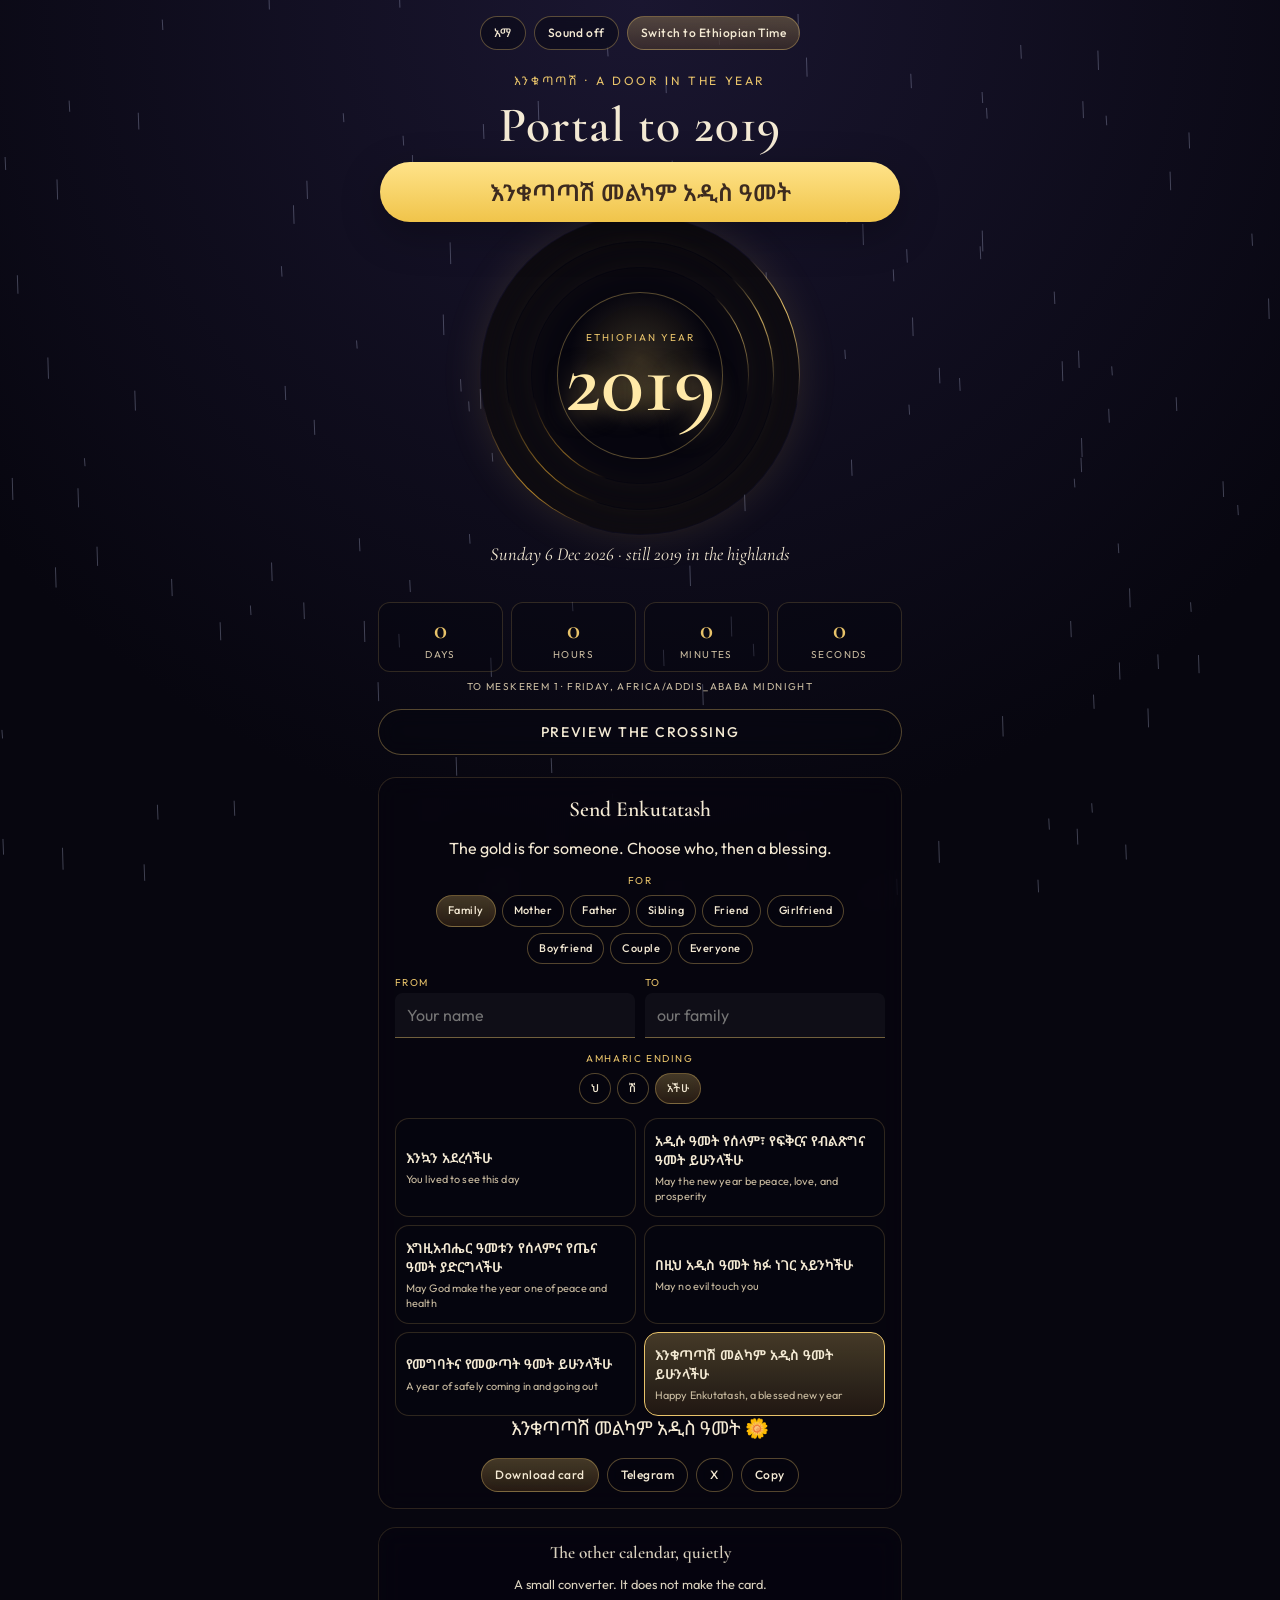
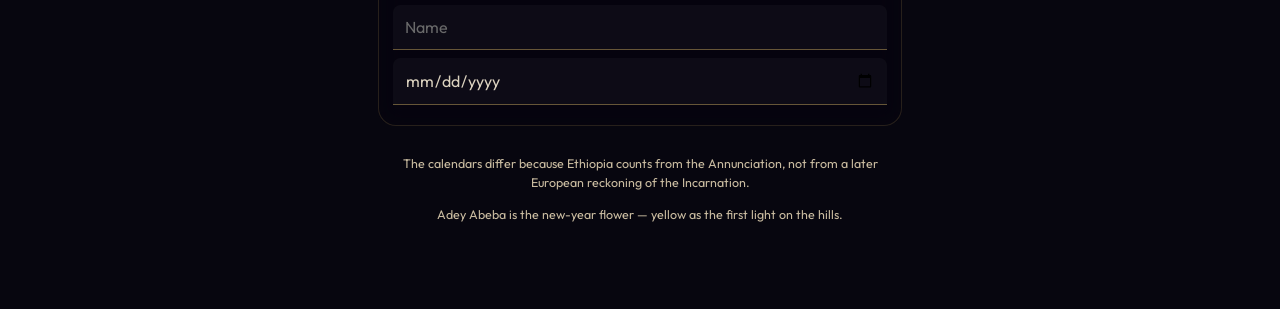
==== commit ffe6c4f9: "updated" ====
--- a/portal-to-2019.html
+++ b/portal-to-2019.html
@@ -402,15 +402,50 @@
   font-weight: 600;
 }
 
-.whisper {
-  margin: 0 0 14px;
-  color: var(--muted);
-  font-size: 0.88rem;
-}
-
+.field-label {
+  margin: 14px 0 8px;
+  font-size: 10px;
+  letter-spacing: 0.16em;
+  text-transform: uppercase;
+  color: var(--gold);
+  text-align: center;
+}
+
+.chip-row {
+  display: flex;
+  flex-wrap: wrap;
+  gap: 6px;
+  justify-content: center;
+}
+
+.chip-row .chip {
+  font-size: 11px;
+  padding: 8px 11px;
+}
+
+.name-row {
+  display: grid;
+  grid-template-columns: 1fr 1fr;
+  gap: 10px;
+  margin-top: 12px;
+}
+
+.field {
+  display: grid;
+  gap: 4px;
+}
+
+.field span {
+  font-size: 10px;
+  letter-spacing: 0.14em;
+  text-transform: uppercase;
+  color: var(--gold);
+}
+
+.field input,
 .inscription input {
   width: 100%;
-  margin-bottom: 8px;
+  margin-bottom: 0;
   padding: 12px 12px;
   color: var(--ink);
   background: rgba(255, 255, 255, 0.04);
@@ -420,9 +455,92 @@
   font: 400 1rem Outfit, "Noto Sans Ethiopic", sans-serif;
 }
 
+.field input:focus,
 .inscription input:focus {
   outline: none;
   border-bottom-color: var(--gold);
+}
+
+.bless-grid {
+  display: grid;
+  grid-template-columns: 1fr 1fr;
+  gap: 8px;
+  margin-top: 14px;
+}
+
+.bless-card {
+  text-align: left;
+  padding: 12px 10px;
+  border-radius: 14px;
+  color: var(--ink);
+  background: rgba(7, 6, 15, 0.35);
+  border: 1px solid rgba(232, 195, 106, 0.18);
+  cursor: pointer;
+  font: inherit;
+}
+
+body.ethio .bless-card {
+  background: rgba(12, 36, 20, 0.38);
+}
+
+.bless-card[aria-pressed="true"] {
+  border-color: var(--gold);
+  background: linear-gradient(180deg, rgba(232, 195, 106, 0.28), rgba(184, 134, 42, 0.14));
+}
+
+.bless-card strong {
+  display: block;
+  font-family: "Noto Sans Ethiopic", sans-serif;
+  font-size: 0.86rem;
+  font-weight: 600;
+  line-height: 1.4;
+}
+
+.bless-card span {
+  display: block;
+  margin-top: 5px;
+  font-size: 0.68rem;
+  line-height: 1.35;
+  color: var(--muted);
+  letter-spacing: 0.01em;
+}
+
+.together {
+  margin: 12px 0 0;
+  padding: 10px 12px;
+  text-align: center;
+  border: 1px dashed rgba(232, 195, 106, 0.35);
+  border-radius: 12px;
+}
+
+.together strong {
+  display: block;
+  font-family: "Noto Sans Ethiopic", sans-serif;
+  font-size: 1rem;
+}
+
+.together span {
+  display: block;
+  margin-top: 4px;
+  font-size: 0.78rem;
+  color: var(--muted);
+}
+
+.panel.compact {
+  padding: 14px 14px 12px;
+  opacity: 0.9;
+}
+
+.panel.compact h2 {
+  font-size: 1.08rem;
+}
+
+.panel.compact .whisper {
+  font-size: 0.8rem;
+}
+
+.inscription.compact input {
+  margin-bottom: 8px;
 }
 
 .poem {
@@ -575,25 +693,55 @@
 
     <button type="button" id="previewBtn" class="ritual" data-i18n="preview">Preview the crossing</button>
 
-    <section class="panel inscription" aria-labelledby="bornTitle">
-      <h2 id="bornTitle" data-i18n="bornTitle">You were born when the year was younger</h2>
-      <p class="whisper" data-i18n="bornHint">A name, a Gregorian birthday. The portal answers in two calendars.</p>
-      <label class="sr-only" for="nameInput" data-i18n="nameLabel">Name</label>
-      <input id="nameInput" type="text" autocomplete="given-name" maxlength="40" data-i18n-placeholder="namePh" placeholder="Your name" />
+    <section class="panel bless-panel" aria-labelledby="shareTitle">
+      <h2 id="shareTitle" data-i18n="shareTitle">Send Enkutatash</h2>
+      <p class="whisper" data-i18n="shareHint">The gold is for someone. Choose who, then a blessing.</p>
+
+      <p class="field-label" data-i18n="whoLabel">For</p>
+      <div class="chip-row" id="whoRow" role="group"></div>
+
+      <div class="name-row">
+        <label class="field">
+          <span data-i18n="fromLabel">From</span>
+          <input id="fromInput" type="text" autocomplete="name" maxlength="40" placeholder="Your name" />
+        </label>
+        <label class="field">
+          <span data-i18n="toLabel">To</span>
+          <input id="toInput" type="text" maxlength="40" placeholder="their name" />
+        </label>
+      </div>
+
+      <p class="field-label" data-i18n="endingLabel">Amharic ending</p>
+      <div class="chip-row ending-row" id="endingRow" role="group">
+        <button type="button" class="chip" data-end="hu" aria-pressed="true">ህ</button>
+        <button type="button" class="chip" data-end="sh" aria-pressed="false">ሽ</button>
+        <button type="button" class="chip" data-end="pl" aria-pressed="false">አችሁ</button>
+      </div>
+
+      <div class="bless-grid" id="blessGrid" role="listbox" aria-label="Blessings"></div>
+      <p id="togetherLine" class="together" hidden>
+        <strong>2019ን አብረን እንግባ</strong>
+        <span>This year we walk in together</span>
+      </p>
+
+      <p id="shareLine" class="share-line"></p>
+      <div class="share-actions">
+        <button type="button" id="downloadBtn" class="chip chip-gold" data-i18n="download">Download card</button>
+        <button type="button" id="telegramBtn" class="chip" data-i18n="telegram">Telegram</button>
+        <button type="button" id="xBtn" class="chip" data-i18n="twitter">X</button>
+        <button type="button" id="copyBtn" class="chip" data-i18n="copy">Copy</button>
+      </div>
+      <canvas id="shareCard" width="1080" height="1350" hidden></canvas>
+    </section>
+
+    <section class="panel inscription compact" aria-labelledby="bornTitle">
+      <h2 id="bornTitle" data-i18n="bornTitle">The other calendar, quietly</h2>
+      <p class="whisper" data-i18n="bornHint">A small converter. It does not make the card.</p>
+      <label class="sr-only" for="bdayName" data-i18n="nameLabel">Name</label>
+      <input id="bdayName" type="text" autocomplete="given-name" maxlength="40" data-i18n-placeholder="namePh" placeholder="Name" />
       <label class="sr-only" for="bdayInput" data-i18n="bdayLabel">Gregorian birthday</label>
       <input id="bdayInput" type="date" />
       <p id="bornPoem" class="poem" hidden></p>
-    </section>
-
-    <section class="panel share-panel" aria-labelledby="shareTitle">
-      <h2 id="shareTitle" data-i18n="shareTitle">A line for the other calendar</h2>
-      <p id="shareLine" class="share-line"></p>
-      <div class="share-actions">
-        <button type="button" id="downloadBtn" class="chip" data-i18n="download">Download card</button>
-        <button type="button" id="webShareBtn" class="chip" data-i18n="share">Share</button>
-        <button type="button" id="copyBtn" class="chip" data-i18n="copy">Copy line</button>
-      </div>
-      <canvas id="shareCard" width="1080" height="1350" hidden></canvas>
     </section>
 
     <footer class="foot">
@@ -664,16 +812,56 @@
       seconds: "seconds",
       eatNote: "to Meskerem 1 · Friday, Africa/Addis_Ababa midnight",
       preview: "Preview the crossing",
-      bornTitle: "You were born when the year was younger",
-      bornHint: "A name, a Gregorian birthday. The portal answers in two calendars.",
+      bornTitle: "The other calendar, quietly",
+      bornHint: "A small converter. It does not make the card.",
       nameLabel: "Name",
-      namePh: "Your name",
+      namePh: "Name",
       bdayLabel: "Gregorian birthday",
-      shareTitle: "A line for the other calendar",
+      shareTitle: "Send Enkutatash",
+      shareHint: "The gold is for someone. Choose who, then a blessing.",
+      whoLabel: "For",
+      fromLabel: "From",
+      toLabel: "To",
+      endingLabel: "Amharic ending",
       download: "Download card",
-      share: "Share",
-      copy: "Copy line",
+      telegram: "Telegram",
+      twitter: "X",
+      copy: "Copy",
       copied: "Copied",
+      fromPh: "Your name",
+      who: {
+        family: "Family",
+        mother: "Mother",
+        father: "Father",
+        sibling: "Sibling",
+        friend: "Friend",
+        girlfriend: "Girlfriend",
+        boyfriend: "Boyfriend",
+        couple: "Couple",
+        everyone: "Everyone"
+      },
+      toPh: {
+        family: "our family",
+        mother: "Mom",
+        father: "Dad",
+        sibling: "their name",
+        friend: "their name",
+        girlfriend: "her name",
+        boyfriend: "his name",
+        couple: "us",
+        everyone: "everyone"
+      },
+      rel: {
+        family: "Family",
+        mother: "Mother",
+        father: "Father",
+        sibling: "Sibling",
+        friend: "Friend",
+        girlfriend: "Girlfriend",
+        boyfriend: "Boyfriend",
+        couple: "Couple",
+        everyone: "Everyone"
+      },
       footer1: "The calendars differ because Ethiopia counts from the Annunciation, not from a later European reckoning of the Incarnation.",
       footer2: "Adey Abeba is the new-year flower — yellow as the first light on the hills."
     },
@@ -692,34 +880,166 @@
       seconds: "ሰከንዶች",
       eatNote: "እስከ መስከረም 1 · አርብ፣ እኩለ ሌሊት አዲስ አበባ",
       preview: "የመሻገሪያውን ቅድመ እይታ",
-      bornTitle: "ዓመቱ ገና ሲያንስ ተወለድህ",
-      bornHint: "ስም እና የግሪጎሪያን ልደት። በሩ በሁለት ቀን መቁጠሪያ ይመልሳል።",
+      bornTitle: "ሌላው ቀን መቁጠሪያ፣ በጸጥታ",
+      bornHint: "ትንሽ መቀየሪያ። ካርዱን አይሰራም።",
       nameLabel: "ስም",
-      namePh: "ስምህ",
+      namePh: "ስም",
       bdayLabel: "የግሪጎሪያን ልደት",
-      shareTitle: "ለሌላው ቀን መቁጠሪያ አንድ መስመር",
+      shareTitle: "እንቁጣጣሽ ላክ",
+      shareHint: "ወርቁ ለአንድ ሰው ነው። ማንን እንደሆነ ምረጥ፣ ከዚያ በረከት።",
+      whoLabel: "ለ",
+      fromLabel: "ከ",
+      toLabel: "ለ",
+      endingLabel: "የአማርኛ መጨረሻ",
       download: "ካርድ አውርድ",
-      share: "አጋራ",
-      copy: "መስመሩን ቅዳ",
+      telegram: "ቴሌግራም",
+      twitter: "X",
+      copy: "ቅዳ",
       copied: "ተቀድቷል",
+      fromPh: "ስምህ",
+      who: {
+        family: "ቤተሰብ",
+        mother: "እናት",
+        father: "አባት",
+        sibling: "ወንድም/እህት",
+        friend: "ጓደኛ",
+        girlfriend: "ፍቅረኛዬ",
+        boyfriend: "ወዳጄ",
+        couple: "እኛ",
+        everyone: "ሁሉም"
+      },
+      toPh: {
+        family: "እኛ",
+        mother: "እናቴ",
+        father: "አባቴ",
+        sibling: "ስማቸው",
+        friend: "ስማቸው",
+        girlfriend: "ስሟ",
+        boyfriend: "ስሙ",
+        couple: "እኛ",
+        everyone: "ሁላችሁ"
+      },
+      rel: {
+        family: "ቤተሰብ",
+        mother: "እናት",
+        father: "አባት",
+        sibling: "ወንድም/እህት",
+        friend: "ጓደኛ",
+        girlfriend: "ፍቅረኛ",
+        boyfriend: "ወዳጅ",
+        couple: "ጥንድ",
+        everyone: "ሁሉም"
+      },
       footer1: "ቀን መቁጠሪያዎቹ የሚለያዩት ኢትዮጵያ ከብስራተ ገብርኤል ስትቆጥር፣ በኋላ የመጣው አውሮፓዊ የትስብእት ሒሳብ ሳይሆን ነው።",
       footer2: "አደይ አበባ የአዲስ ዓመት አበባ ነው — በተራሮች ላይ እንደ መጀመሪያ ብርሃን ቢጫ።"
     }
   };
 
-  const LS = { ethio: "portal2019-ethio", lang: "portal2019-lang", name: "portal2019-name" };
+  const LS = {
+    ethio: "portal2019-ethio",
+    lang: "portal2019-lang",
+    name: "portal2019-name",
+    to: "portal2019-to",
+    who: "portal2019-who",
+    end: "portal2019-end",
+    bless: "portal2019-bless"
+  };
+
+  const WHO = [
+    { id: "family", end: "pl" },
+    { id: "mother", end: "sh" },
+    { id: "father", end: "hu" },
+    { id: "sibling", end: "hu" },
+    { id: "friend", end: "hu" },
+    { id: "girlfriend", end: "sh" },
+    { id: "boyfriend", end: "hu" },
+    { id: "couple", end: "pl" },
+    { id: "everyone", end: "pl" }
+  ];
+  const LOVE_WHO = new Set(["girlfriend", "boyfriend", "couple"]);
+  const BLESSINGS = [
+    {
+      am: { hu: "እንኳን አደረሰህ", sh: "እንኳን አደረሰሽ", pl: "እንኳን አደረሳችሁ" },
+      en: { hu: "You lived to see this day", sh: "You lived to see this day", pl: "You lived to see this day" }
+    },
+    {
+      am: {
+        hu: "አዲሱ ዓመት የሰላም፣ የፍቅርና የብልጽግና ዓመት ይሁንልህ",
+        sh: "አዲሱ ዓመት የሰላም፣ የፍቅርና የብልጽግና ዓመት ይሁንልሽ",
+        pl: "አዲሱ ዓመት የሰላም፣ የፍቅርና የብልጽግና ዓመት ይሁንላችሁ"
+      },
+      en: {
+        hu: "May the new year be peace, love, and prosperity",
+        sh: "May the new year be peace, love, and prosperity",
+        pl: "May the new year be peace, love, and prosperity"
+      }
+    },
+    {
+      am: {
+        hu: "እግዚአብሔር ዓመቱን የሰላምና የጤና ዓመት ያድርግልህ",
+        sh: "እግዚአብሔር ዓመቱን የሰላምና የጤና ዓመት ያድርግልሽ",
+        pl: "እግዚአብሔር ዓመቱን የሰላምና የጤና ዓመት ያድርግላችሁ"
+      },
+      en: {
+        hu: "May God make the year one of peace and health",
+        sh: "May God make the year one of peace and health",
+        pl: "May God make the year one of peace and health"
+      }
+    },
+    {
+      am: {
+        hu: "በዚህ አዲስ ዓመት ክፉ ነገር አይንካህ",
+        sh: "በዚህ አዲስ ዓመት ክፉ ነገር አይንካሽ",
+        pl: "በዚህ አዲስ ዓመት ክፉ ነገር አይንካችሁ"
+      },
+      en: {
+        hu: "May no evil touch you",
+        sh: "May no evil touch you",
+        pl: "May no evil touch you"
+      }
+    },
+    {
+      am: {
+        hu: "የመግባትና የመውጣት ዓመት ይሁንልህ",
+        sh: "የመግባትና የመውጣት ዓመት ይሁንልሽ",
+        pl: "የመግባትና የመውጣት ዓመት ይሁንላችሁ"
+      },
+      en: {
+        hu: "A year of safely coming in and going out",
+        sh: "A year of safely coming in and going out",
+        pl: "A year of safely coming in and going out"
+      }
+    },
+    {
+      am: {
+        hu: "እንቁጣጣሽ መልካም አዲስ ዓመት ይሁንልህ",
+        sh: "እንቁጣጣሽ መልካም አዲስ ዓመት ይሁንልሽ",
+        pl: "እንቁጣጣሽ መልካም አዲስ ዓመት ይሁንላችሁ"
+      },
+      en: {
+        hu: "Happy Enkutatash, a blessed new year",
+        sh: "Happy Enkutatash, a blessed new year",
+        pl: "Happy Enkutatash, a blessed new year"
+      }
+    }
+  ];
 
   const $ = (id) => document.getElementById(id);
   const yearEl = $("yearEl");
   const dateLine = $("dateLine");
   const shareLine = $("shareLine");
   const bornPoem = $("bornPoem");
-  const nameInput = $("nameInput");
+  const fromInput = $("fromInput");
+  const toInput = $("toInput");
+  const bdayName = $("bdayName");
   const bdayInput = $("bdayInput");
   const langBtn = $("langBtn");
   const soundBtn = $("soundBtn");
   const ethioBtn = $("ethioBtn");
   const previewBtn = $("previewBtn");
+  const whoRow = $("whoRow");
+  const blessGrid = $("blessGrid");
+  const togetherLine = $("togetherLine");
 
   let lang = localStorage.getItem(LS.lang) === "am" ? "am" : "en";
   let ethio = localStorage.getItem(LS.ethio) === "1";
@@ -727,6 +1047,9 @@
   let crossed = false;
   let soundOn = false;
   let audio = null;
+  let who = WHO.some((w) => w.id === localStorage.getItem(LS.who)) ? localStorage.getItem(LS.who) : "family";
+  let ending = ["hu", "sh", "pl"].includes(localStorage.getItem(LS.end)) ? localStorage.getItem(LS.end) : "pl";
+  let blessIndex = Math.min(5, Math.max(0, Number(localStorage.getItem(LS.bless) || 5)));
   let adeyImg = $("flowerAsset") || new Image();
   if (adeyImg && adeyImg.src) {
     const applyFlower = () => {
@@ -821,20 +1144,84 @@
     soundBtn.textContent = soundOn ? t("soundOn") : t("soundOff");
     ethioBtn.textContent = ethio ? t("ethioOn") : t("ethioOff");
     ethioBtn.setAttribute("aria-pressed", ethio ? "true" : "false");
+    fromInput.placeholder = t("fromPh");
+    renderWho();
+    renderBlessings();
+    updateSharePreview();
   }
 
   function applyEthio() {
     document.body.classList.toggle("ethio", ethio);
   }
 
-  function shareText(year, name) {
-    const who = (name || "").trim();
-    if (lang === "am") {
-      if (who) return `${who} አሁን በ ${year} ነው፤ አንተ ግን በ 2026 ተጣብቀሃል 🕰️🌼`;
-      return `እኔ አሁን በ ${year} ነኝ አንተ ግን በ 2026 ተጣብቀሃል 🕰️🌼`;
-    }
-    if (who) return `${who} is currently in ${year} while you're stuck in 2026 🕰️🌼`;
-    return `I'm currently in ${year} while you're stuck in 2026 🕰️🌼`;
+  function currentBlessing() {
+    const b = BLESSINGS[blessIndex] || BLESSINGS[5];
+    return { am: b.am[ending], en: b.en[ending] };
+  }
+
+  function isLoveWho() {
+    return LOVE_WHO.has(who);
+  }
+
+  function composeShare() {
+    const from = (fromInput.value || "").trim();
+    const to = (toInput.value || "").trim();
+    let line = "እንቁጣጣሽ መልካም አዲስ ዓመት 🌼";
+    if (from && to) line = `ከ${from} ለ${to} — እንቁጣጣሽ መልካም አዲስ ዓመት 🌼`;
+    else if (from) line = `ከ${from} — እንቁጣጣሽ መልካም አዲስ ዓመት 🌼`;
+    else if (to) line = `ለ${to} — እንቁጣጣሽ መልካም አዲስ ዓመት 🌼`;
+    const url = location.protocol === "file:" ? "" : location.href.split("#")[0];
+    return { line, url, full: url ? `${line}\n${url}` : line };
+  }
+
+  function updateSharePreview() {
+    const { line } = composeShare();
+    shareLine.textContent = line;
+    toInput.placeholder = I18N[lang].toPh[who] || "";
+    togetherLine.hidden = !isLoveWho();
+    document.querySelectorAll("#endingRow [data-end]").forEach((btn) => {
+      btn.setAttribute("aria-pressed", btn.getAttribute("data-end") === ending ? "true" : "false");
+    });
+  }
+
+  function renderWho() {
+    whoRow.innerHTML = "";
+    WHO.forEach((item) => {
+      const btn = document.createElement("button");
+      btn.type = "button";
+      btn.className = "chip";
+      btn.setAttribute("data-who", item.id);
+      btn.setAttribute("aria-pressed", item.id === who ? "true" : "false");
+      btn.textContent = I18N[lang].who[item.id];
+      btn.addEventListener("click", () => {
+        who = item.id;
+        ending = item.end;
+        localStorage.setItem(LS.who, who);
+        localStorage.setItem(LS.end, ending);
+        renderWho();
+        renderBlessings();
+        updateSharePreview();
+      });
+      whoRow.appendChild(btn);
+    });
+  }
+
+  function renderBlessings() {
+    blessGrid.innerHTML = "";
+    BLESSINGS.forEach((b, i) => {
+      const btn = document.createElement("button");
+      btn.type = "button";
+      btn.className = "bless-card";
+      btn.setAttribute("role", "option");
+      btn.setAttribute("aria-pressed", i === blessIndex ? "true" : "false");
+      btn.innerHTML = `<strong>${b.am[ending]}</strong><span>${b.en[ending]}</span>`;
+      btn.addEventListener("click", () => {
+        blessIndex = i;
+        localStorage.setItem(LS.bless, String(i));
+        renderBlessings();
+      });
+      blessGrid.appendChild(btn);
+    });
   }
 
   function updateClock() {
@@ -881,7 +1268,6 @@
       $("cdS").textContent = String(s % 60);
     }
 
-    shareLine.textContent = shareText(year, nameInput.value);
     renderBorn();
   }
 
@@ -901,7 +1287,7 @@
     const leap = isEthLeap(birth.year);
     const rareSixth = birth.month === 13 && birth.day === 6;
     const poem = lang === "am" ? POEMS_AM[birth.month - 1] : POEMS_EN[birth.month - 1];
-    const name = (nameInput.value || "").trim();
+    const name = (bdayName.value || "").trim();
     const who = name || (lang === "am" ? "አንተ" : "You");
     const enDate = formatEth(birth, "en");
     const amDate = formatEth(birth, "am");
@@ -1131,19 +1517,47 @@
   }
 
   function wrapText(ctx, text, x, y, maxW, lineH) {
-    const words = text.split(" ");
+    const words = String(text || "").split(/\s+/).filter(Boolean);
+    const lines = [];
     let line = "";
-    const lines = [];
+    const pushChars = (token) => {
+      let chunk = "";
+      for (const ch of token) {
+        const test = chunk + ch;
+        if (ctx.measureText(test).width > maxW && chunk) {
+          lines.push(chunk);
+          chunk = ch;
+        } else chunk = test;
+      }
+      return chunk;
+    };
     words.forEach((w) => {
       const test = line ? `${line} ${w}` : w;
       if (ctx.measureText(test).width > maxW) {
-        lines.push(line);
-        line = w;
+        if (line) lines.push(line);
+        line = ctx.measureText(w).width > maxW ? pushChars(w) : w;
       } else line = test;
     });
     if (line) lines.push(line);
     lines.forEach((ln, i) => ctx.fillText(ln, x, y + i * lineH));
     return lines.length;
+  }
+
+  function coverImage(ctx, img, x, y, w, h) {
+    const ir = img.naturalWidth / img.naturalHeight;
+    const r = w / h;
+    let dw = w;
+    let dh = h;
+    let dx = x;
+    let dy = y;
+    if (ir > r) {
+      dw = h * ir;
+      dx = x - (dw - w) / 2;
+    } else {
+      dh = w / ir;
+      dy = y - (dh - h) / 2;
+    }
+    ctx.drawImage(img, dx, dy, dw, dh);
   }
 
   function paintShareCard() {
@@ -1153,87 +1567,82 @@
     const H = 1350;
     ctx.clearRect(0, 0, W, H);
 
-    const sky = ctx.createLinearGradient(0, 0, 0, H);
-    sky.addColorStop(0, "#7ec8e0");
-    sky.addColorStop(0.38, "#f3d98a");
-    sky.addColorStop(0.7, "#4a8c52");
-    sky.addColorStop(1, "#16351f");
-    ctx.fillStyle = sky;
+    if (adeyImg.complete && adeyImg.naturalWidth) {
+      coverImage(ctx, adeyImg, 0, 0, W, H);
+    } else {
+      ctx.fillStyle = "#1b4a28";
+      ctx.fillRect(0, 0, W, H);
+    }
+
+    const veil = ctx.createLinearGradient(0, 0, 0, H);
+    veil.addColorStop(0, "rgba(7, 18, 12, 0.55)");
+    veil.addColorStop(0.38, "rgba(22, 53, 31, 0.42)");
+    veil.addColorStop(0.72, "rgba(18, 40, 22, 0.55)");
+    veil.addColorStop(1, "rgba(10, 24, 14, 0.72)");
+    ctx.fillStyle = veil;
     ctx.fillRect(0, 0, W, H);
 
-    if (adeyImg.complete && adeyImg.naturalWidth) {
-      ctx.save();
-      ctx.globalAlpha = 0.4;
-      ctx.beginPath();
-      ctx.moveTo(0, 820);
-      ctx.bezierCurveTo(180, 700, 360, 900, 560, 760);
-      ctx.bezierCurveTo(760, 640, 940, 860, 1080, 780);
-      ctx.lineTo(1080, H);
-      ctx.lineTo(0, H);
-      ctx.closePath();
-      ctx.clip();
-      ctx.drawImage(adeyImg, 0, 620, W, 780);
-      ctx.restore();
-    }
-
-    ctx.fillStyle = "#2f6b3d";
+    ctx.strokeStyle = "rgba(255, 213, 106, 0.9)";
+    ctx.lineWidth = 7;
     ctx.beginPath();
-    ctx.moveTo(0, 860);
-    ctx.quadraticCurveTo(280, 720, 540, 840);
-    ctx.quadraticCurveTo(820, 700, 1080, 820);
-    ctx.lineTo(1080, H);
-    ctx.lineTo(0, H);
-    ctx.fill();
-
-    ctx.fillStyle = "#3d8a4a";
-    ctx.beginPath();
-    ctx.moveTo(0, 980);
-    ctx.quadraticCurveTo(300, 860, 600, 970);
-    ctx.quadraticCurveTo(860, 880, 1080, 960);
-    ctx.lineTo(1080, H);
-    ctx.lineTo(0, H);
-    ctx.fill();
-
-    if (adeyImg.complete && adeyImg.naturalWidth) {
-      ctx.save();
-      ctx.globalAlpha = 0.55;
-      ctx.globalCompositeOperation = "overlay";
-      ctx.drawImage(adeyImg, -40, 900, 1160, 520);
-      ctx.restore();
-    }
-
-    [[180, 1000, 46], [320, 1080, 38], [860, 1020, 52], [700, 1140, 34], [500, 1060, 42], [960, 1180, 36]].forEach(([x, y, r]) => {
-      drawDaisy(ctx, x, y, r);
-    });
-
-    const addis = nowInAddis();
-    const eth = gregorianToEthiopic(addis.y, addis.m, addis.d);
-    const year = displayYear(eth);
-
-    ctx.strokeStyle = "rgba(255, 213, 106, 0.85)";
-    ctx.lineWidth = 6;
-    ctx.beginPath();
-    ctx.arc(W / 2, 430, 210, 0, Math.PI * 2);
+    ctx.arc(W / 2, 268, 168, 0, Math.PI * 2);
     ctx.stroke();
     ctx.lineWidth = 3;
     ctx.beginPath();
-    ctx.arc(W / 2, 430, 168, 0, Math.PI * 2);
+    ctx.arc(W / 2, 268, 132, 0, Math.PI * 2);
     ctx.stroke();
-
+    ctx.lineWidth = 1.5;
+    ctx.beginPath();
+    ctx.arc(W / 2, 268, 104, 0, Math.PI * 2);
+    ctx.stroke();
+
+    ctx.textAlign = "center";
+    ctx.fillStyle = "#ffe9a8";
+    ctx.font = "600 28px 'Noto Sans Ethiopic', sans-serif";
+    ctx.fillText("እንቁጣጣሽ", W / 2, 118);
+    ctx.font = "700 148px 'Cormorant Garamond', serif";
+    ctx.fillText("2019", W / 2, 328);
+
+    const from = (fromInput.value || "").trim();
+    const to = (toInput.value || "").trim();
     ctx.fillStyle = "#fff8e7";
-    ctx.textAlign = "center";
-    ctx.font = "600 42px 'Cormorant Garamond', serif";
-    ctx.fillText("Portal to 2019", W / 2, 160);
-    ctx.font = "600 28px 'Noto Sans Ethiopic', sans-serif";
-    ctx.fillText("እንቁጣጣሽ", W / 2, 210);
-
-    ctx.fillStyle = "#ffe9a8";
-    ctx.font = "700 220px 'Cormorant Garamond', serif";
-    ctx.fillText(String(year), W / 2, 510);
-
-    ctx.fillStyle = "#3d2b1f";
-    ctx.font = "600 44px 'Cormorant Garamond', 'Noto Sans Ethiopic', serif";
-    wrapText(ctx, shareText(year, nameInput.value), W / 2, 1220, 920, 52);
+    ctx.font = "600 36px 'Cormorant Garamond', 'Noto Sans Ethiopic', serif";
+    if (from) ctx.fillText(`ከ ${from}`, W / 2, 470);
+    if (to) ctx.fillText(`ለ ${to}`, W / 2, from ? 518 : 470);
+
+    ctx.fillStyle = "rgba(255, 213, 106, 0.95)";
+    ctx.font = "500 22px Outfit, 'Noto Sans Ethiopic', sans-serif";
+    const relY = from && to ? 562 : from || to ? 518 : 470;
+    ctx.fillText(I18N[lang].rel[who], W / 2, relY);
+
+    ctx.strokeStyle = "rgba(255, 213, 106, 0.45)";
+    ctx.lineWidth = 1;
+    ctx.beginPath();
+    ctx.moveTo(180, relY + 28);
+    ctx.lineTo(900, relY + 28);
+    ctx.stroke();
+
+    const bless = currentBlessing();
+    ctx.fillStyle = "#fff8e7";
+    ctx.font = "700 48px 'Noto Sans Ethiopic', sans-serif";
+    const amLines = wrapText(ctx, bless.am, W / 2, relY + 100, 900, 62);
+    ctx.fillStyle = "rgba(255, 233, 168, 0.92)";
+    ctx.font = "italic 600 32px 'Cormorant Garamond', serif";
+    const enStart = relY + 100 + amLines * 62 + 18;
+    wrapText(ctx, bless.en, W / 2, enStart, 900, 42);
+
+    if (isLoveWho()) {
+      ctx.fillStyle = "#ffe38a";
+      ctx.font = "600 34px 'Noto Sans Ethiopic', sans-serif";
+      ctx.fillText("2019ን አብረን እንግባ", W / 2, 1188);
+      ctx.fillStyle = "#efe2c2";
+      ctx.font = "italic 500 26px 'Cormorant Garamond', serif";
+      ctx.fillText("This year we walk in together", W / 2, 1230);
+    }
+
+    [[140, 1240, 36], [940, 1260, 42], [200, 1300, 28], [880, 1310, 32]].forEach(([x, y, r]) => {
+      drawDaisy(ctx, x, y, r);
+    });
 
     return canvas;
   }
@@ -1241,45 +1650,40 @@
   async function downloadCard() {
     const canvas = paintShareCard();
     const a = document.createElement("a");
-    a.download = "portal-to-2019.png";
+    a.download = "enkutatash-2019.png";
     a.href = canvas.toDataURL("image/png");
     a.click();
   }
 
-  async function webShare() {
-    const canvas = paintShareCard();
-    const line = shareLine.textContent;
+  function openShare(url) {
+    window.open(url, "_blank", "noopener,noreferrer");
+  }
+
+  function shareTelegram() {
+    const { line, url } = composeShare();
+    const u = new URL("https://t.me/share/url");
+    u.searchParams.set("url", url || line);
+    u.searchParams.set("text", line);
+    openShare(u.toString());
+  }
+
+  function shareX() {
+    const { full } = composeShare();
+    const u = new URL("https://twitter.com/intent/tweet");
+    u.searchParams.set("text", full);
+    openShare(u.toString());
+  }
+
+  async function copyLine() {
+    const { full } = composeShare();
     try {
-      const blob = await new Promise((res) => canvas.toBlob(res, "image/png"));
-      const file = new File([blob], "portal-to-2019.png", { type: "image/png" });
-      if (navigator.canShare && navigator.canShare({ files: [file] })) {
-        await navigator.share({ text: line, files: [file], title: "Portal to 2019" });
-        return;
-      }
-      if (navigator.share) {
-        await navigator.share({ text: line, title: "Portal to 2019" });
-        return;
-      }
-    } catch (e) {
-      if (e && e.name === "AbortError") return;
-    }
-    await copyLine();
-  }
-
-  async function copyLine() {
-    const line = shareLine.textContent;
-    try {
-      await navigator.clipboard.writeText(line);
+      await navigator.clipboard.writeText(full);
     } catch (e) {
       /* ignore */
     }
-    const prev = copyBtnLabel();
+    const prev = t("copy");
     $("copyBtn").textContent = t("copied");
     setTimeout(() => { $("copyBtn").textContent = prev; }, 1400);
-  }
-
-  function copyBtnLabel() {
-    return t("copy");
   }
 
   /* ---- events ---- */
@@ -1310,15 +1714,31 @@
     updateClock();
   });
 
-  nameInput.value = localStorage.getItem(LS.name) || "";
-  nameInput.addEventListener("input", () => {
-    localStorage.setItem(LS.name, nameInput.value);
-    updateClock();
+  fromInput.value = localStorage.getItem(LS.name) || "";
+  toInput.value = localStorage.getItem(LS.to) || "";
+  fromInput.addEventListener("input", () => {
+    localStorage.setItem(LS.name, fromInput.value);
+    updateSharePreview();
   });
+  toInput.addEventListener("input", () => {
+    localStorage.setItem(LS.to, toInput.value);
+    updateSharePreview();
+  });
+  bdayName.addEventListener("input", renderBorn);
   bdayInput.addEventListener("input", renderBorn);
 
+  $("endingRow").addEventListener("click", (e) => {
+    const btn = e.target.closest("[data-end]");
+    if (!btn) return;
+    ending = btn.getAttribute("data-end");
+    localStorage.setItem(LS.end, ending);
+    renderBlessings();
+    updateSharePreview();
+  });
+
   $("downloadBtn").addEventListener("click", downloadCard);
-  $("webShareBtn").addEventListener("click", webShare);
+  $("telegramBtn").addEventListener("click", shareTelegram);
+  $("xBtn").addEventListener("click", shareX);
   $("copyBtn").addEventListener("click", copyLine);
 
   window.addEventListener("resize", () => {
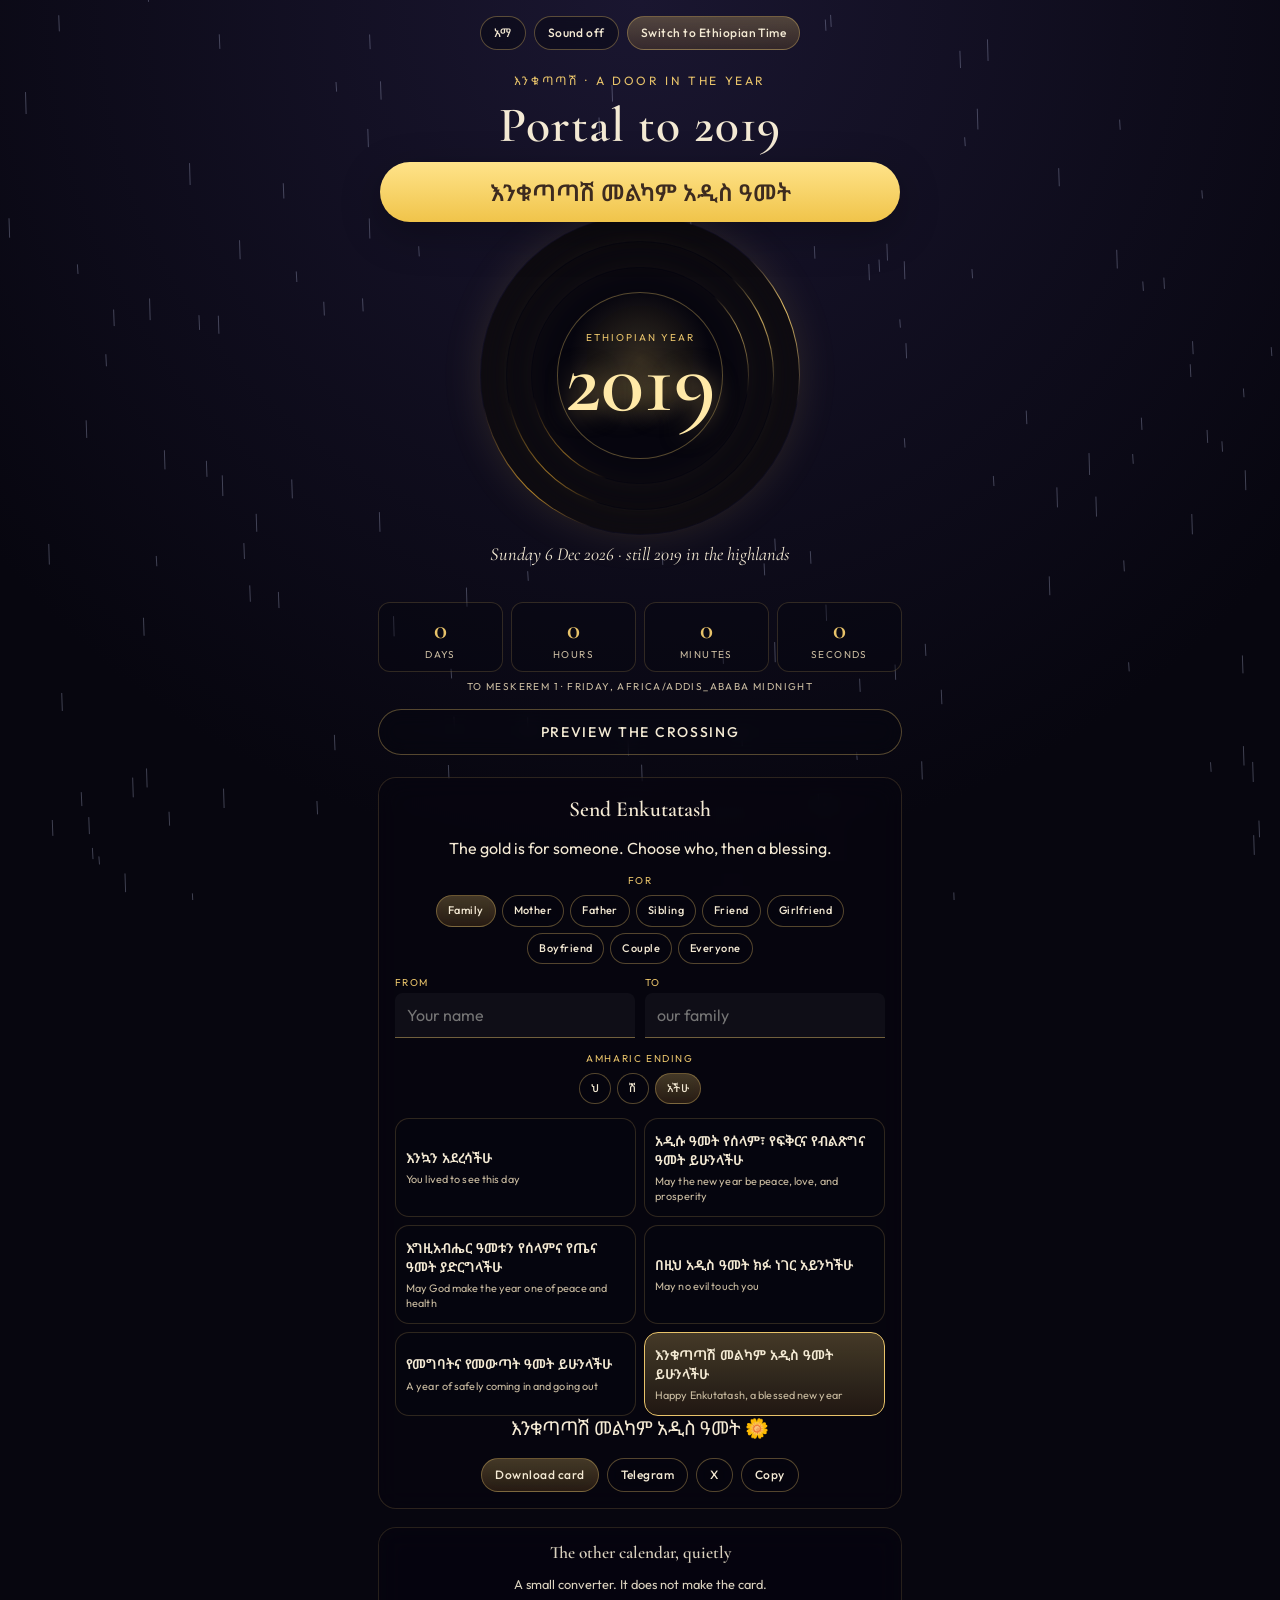
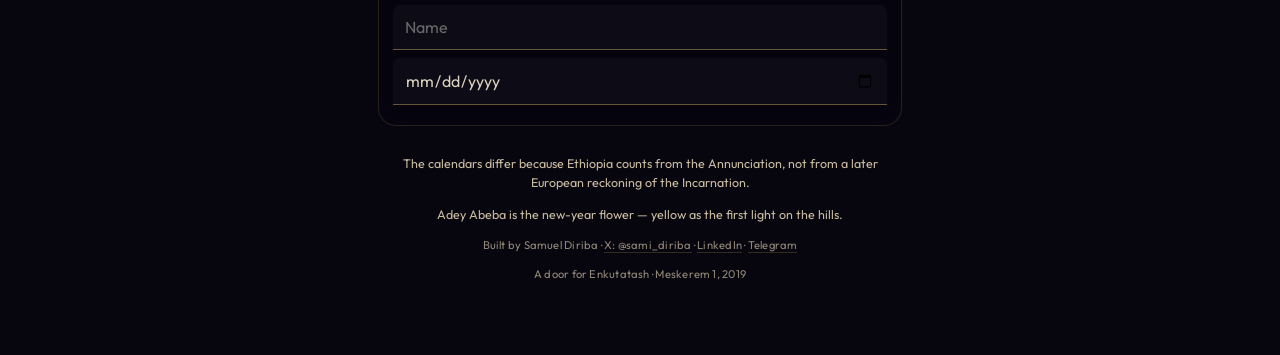
==== commit 137bd2b2: "Credit and analyitcs are added" ====
--- a/portal-to-2019.html
+++ b/portal-to-2019.html
@@ -4,6 +4,18 @@
   <meta charset="UTF-8" />
   <meta name="viewport" content="width=device-width, initial-scale=1, viewport-fit=cover" />
   <meta name="theme-color" content="#07060f" />
+  <meta name="author" content="Samuel Diriba" />
+  <meta name="description" content="A door for Enkutatash · Meskerem 1, 2019. Send a blessing into the Ethiopian new year." />
+  <meta property="og:type" content="website" />
+  <meta property="og:title" content="Portal to 2019 · እንቁጣጣሽ" />
+  <meta property="og:description" content="A door for Enkutatash · Meskerem 1, 2019. Send a blessing into the Ethiopian new year." />
+  <meta property="og:image" content="images/adey-abeba.png" />
+  <meta property="og:url" content="" />
+  <meta name="twitter:card" content="summary_large_image" />
+  <meta name="twitter:creator" content="@sami_diriba" />
+  <meta name="twitter:title" content="Portal to 2019 · እንቁጣጣሽ" />
+  <meta name="twitter:description" content="A door for Enkutatash · Meskerem 1, 2019." />
+  <meta name="twitter:image" content="images/adey-abeba.png" />
   <title>Portal to 2019 · እንቁጣጣሽ</title>
   <link rel="preconnect" href="https://fonts.googleapis.com" />
   <link rel="preconnect" href="https://fonts.gstatic.com" crossorigin />
@@ -577,6 +589,20 @@
   color: var(--muted);
   font-size: 0.78rem;
   line-height: 1.55;
+}
+
+.credit,
+.credit-line {
+  margin: 12px 0 0;
+  font-size: 0.7rem;
+  letter-spacing: 0.02em;
+  opacity: 0.72;
+}
+
+.credit a {
+  color: inherit;
+  text-decoration: none;
+  border-bottom: 1px solid rgba(232, 195, 106, 0.28);
 }
 
 .banner {
@@ -747,10 +773,20 @@
     <footer class="foot">
       <p data-i18n="footer1">The calendars differ because Ethiopia counts from the Annunciation, not from a later European reckoning of the Incarnation.</p>
       <p data-i18n="footer2">Adey Abeba is the new-year flower — yellow as the first light on the hills.</p>
+      <p class="credit">Built by Samuel Diriba
+        · <a href="https://x.com/sami_diriba" target="_blank" rel="noopener noreferrer">X: @sami_diriba</a>
+        · <a href="https://www.linkedin.com/in/samuel-diriba/" target="_blank" rel="noopener noreferrer">LinkedIn</a>
+        · <a href="https://t.me/samitechcode" target="_blank" rel="noopener noreferrer">Telegram</a>
+      </p>
+      <p class="credit-line">A door for Enkutatash · Meskerem 1, 2019</p>
     </footer>
   </div>
 
   <div id="banner" class="banner" role="status" aria-live="assertive">እንቁጣጣሽ መልካም አዲስ ዓመት</div>
+  <script>
+    window.va = window.va || function () { (window.vaq = window.vaq || []).push(arguments); };
+  </script>
+  <script defer src="/_vercel/insights/script.js"></script>
   <script>
 (() => {
   "use strict";
@@ -1050,6 +1086,44 @@
   let who = WHO.some((w) => w.id === localStorage.getItem(LS.who)) ? localStorage.getItem(LS.who) : "family";
   let ending = ["hu", "sh", "pl"].includes(localStorage.getItem(LS.end)) ? localStorage.getItem(LS.end) : "pl";
   let blessIndex = Math.min(5, Math.max(0, Number(localStorage.getItem(LS.bless) || 5)));
+
+  // Counts site visits, button taps, and return traffic from UTM.
+  // Screenshots forwarded on Instagram or Telegram are invisible to us.
+  function track(name) {
+    try {
+      if (typeof window.va === "function") window.va("event", { name });
+    } catch (e) { /* ignore */ }
+  }
+
+  function canonicalUrl() {
+    if (location.protocol === "file:") return "";
+    const u = new URL(location.href);
+    u.hash = "";
+    ["utm_source", "utm_medium", "utm_campaign", "utm_content", "utm_term"].forEach((k) => u.searchParams.delete(k));
+    return u.toString();
+  }
+
+  function shareUrl(source) {
+    const base = canonicalUrl();
+    if (!base) return "";
+    const u = new URL(base);
+    u.searchParams.set("utm_source", source);
+    u.searchParams.set("utm_medium", "share");
+    u.searchParams.set("utm_campaign", "enkutatash2019");
+    return u.toString();
+  }
+
+  function setSocialTags() {
+    const abs = canonicalUrl();
+    if (!abs) return;
+    const ogUrl = document.querySelector('meta[property="og:url"]');
+    const ogImg = document.querySelector('meta[property="og:image"]');
+    const twImg = document.querySelector('meta[name="twitter:image"]');
+    if (ogUrl) ogUrl.setAttribute("content", abs);
+    const img = new URL("images/adey-abeba.png", abs).toString();
+    if (ogImg && !/^https?:/i.test(ogImg.getAttribute("content") || "")) ogImg.setAttribute("content", img);
+    if (twImg && !/^https?:/i.test(twImg.getAttribute("content") || "")) twImg.setAttribute("content", img);
+  }
   let adeyImg = $("flowerAsset") || new Image();
   if (adeyImg && adeyImg.src) {
     const applyFlower = () => {
@@ -1163,14 +1237,14 @@
     return LOVE_WHO.has(who);
   }
 
-  function composeShare() {
+  function composeShare(source) {
     const from = (fromInput.value || "").trim();
     const to = (toInput.value || "").trim();
     let line = "እንቁጣጣሽ መልካም አዲስ ዓመት 🌼";
     if (from && to) line = `ከ${from} ለ${to} — እንቁጣጣሽ መልካም አዲስ ዓመት 🌼`;
     else if (from) line = `ከ${from} — እንቁጣጣሽ መልካም አዲስ ዓመት 🌼`;
     else if (to) line = `ለ${to} — እንቁጣጣሽ መልካም አዲስ ዓመት 🌼`;
-    const url = location.protocol === "file:" ? "" : location.href.split("#")[0];
+    const url = source ? shareUrl(source) : canonicalUrl();
     return { line, url, full: url ? `${line}\n${url}` : line };
   }
 
@@ -1219,6 +1293,7 @@
         blessIndex = i;
         localStorage.setItem(LS.bless, String(i));
         renderBlessings();
+        track("blessing_selected");
       });
       blessGrid.appendChild(btn);
     });
@@ -1648,6 +1723,7 @@
   }
 
   async function downloadCard() {
+    track("card_download");
     const canvas = paintShareCard();
     const a = document.createElement("a");
     a.download = "enkutatash-2019.png";
@@ -1660,7 +1736,8 @@
   }
 
   function shareTelegram() {
-    const { line, url } = composeShare();
+    track("share_telegram");
+    const { line, url } = composeShare("telegram");
     const u = new URL("https://t.me/share/url");
     u.searchParams.set("url", url || line);
     u.searchParams.set("text", line);
@@ -1668,14 +1745,16 @@
   }
 
   function shareX() {
-    const { full } = composeShare();
+    track("share_x");
+    const { line, url } = composeShare("x");
     const u = new URL("https://twitter.com/intent/tweet");
-    u.searchParams.set("text", full);
+    u.searchParams.set("text", url ? `${line}\n${url}` : line);
     openShare(u.toString());
   }
 
   async function copyLine() {
-    const { full } = composeShare();
+    track("share_copy");
+    const { full } = composeShare("copy");
     try {
       await navigator.clipboard.writeText(full);
     } catch (e) {
@@ -1701,6 +1780,7 @@
     applyI18n();
     updateClock();
     syncSound();
+    track("ethio_toggle");
   });
 
   soundBtn.addEventListener("click", () => {
@@ -1712,6 +1792,7 @@
   previewBtn.addEventListener("click", () => {
     startCrossing(true);
     updateClock();
+    track("preview_crossing");
   });
 
   fromInput.value = localStorage.getItem(LS.name) || "";
@@ -1748,11 +1829,13 @@
 
   applyEthio();
   applyI18n();
+  setSocialTags();
   resizeFx();
   seedRain();
   tickFx();
   updateClock();
   setInterval(updateClock, 250);
+  track("page_view");
 
   /* Self-check in console for the required dates */
   const c1 = gregorianToEthiopic(2026, 9, 11);
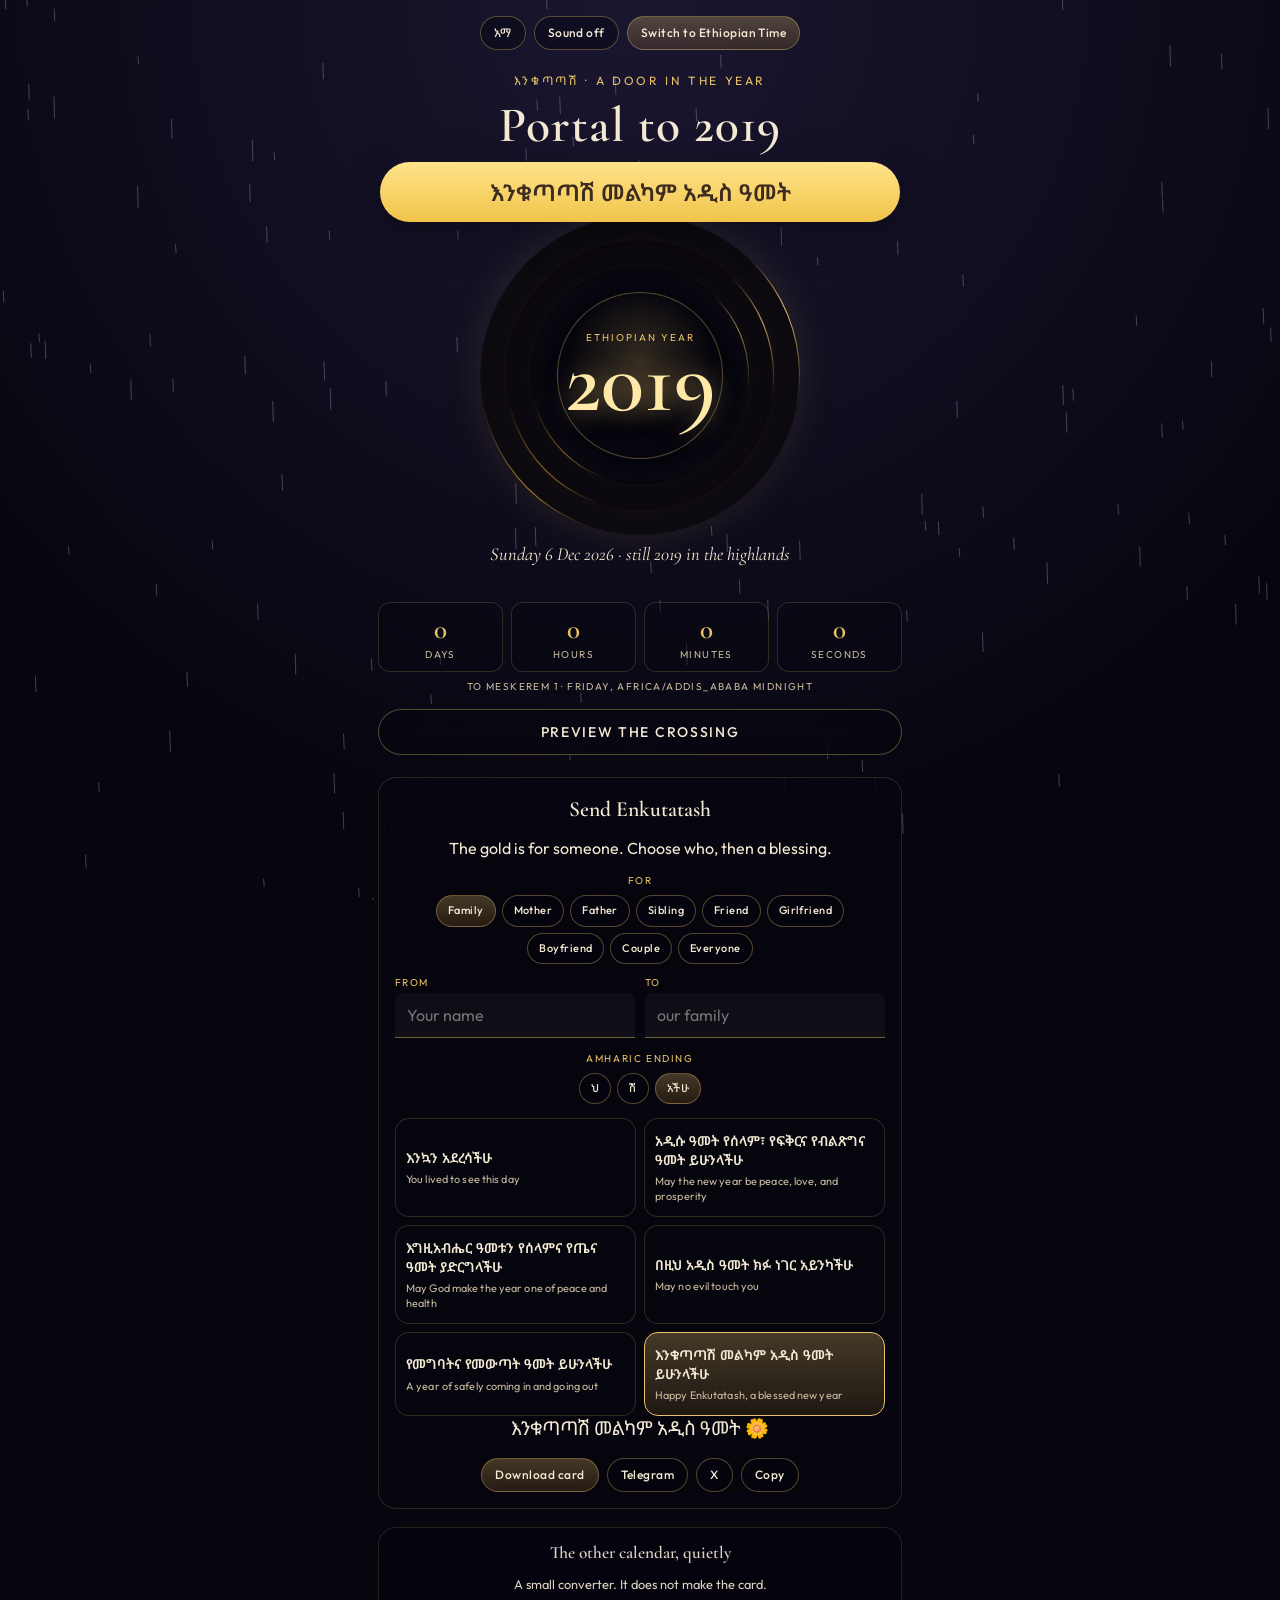
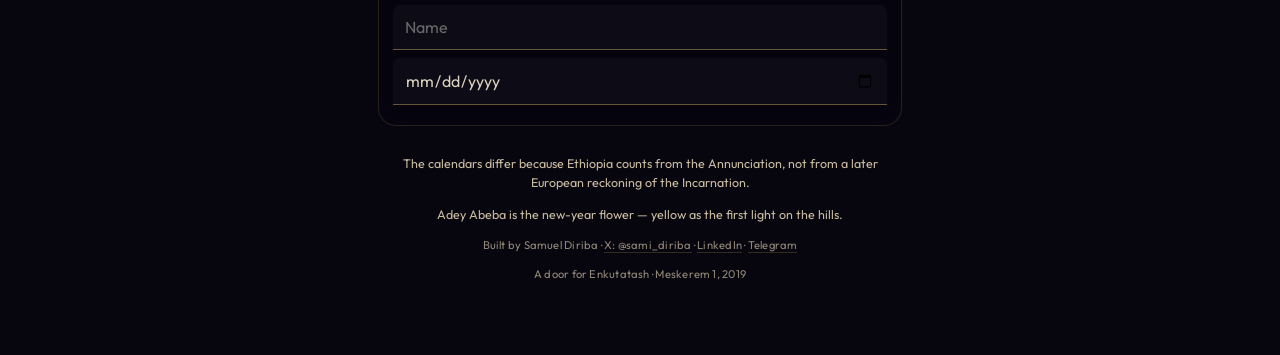
==== commit 3b57c66b: "Now 100% Favicon.ico is fixed" ====
--- a/portal-to-2019.html
+++ b/portal-to-2019.html
@@ -20,6 +20,8 @@
   <link rel="preconnect" href="https://fonts.googleapis.com" />
   <link rel="preconnect" href="https://fonts.gstatic.com" crossorigin />
   <link href="https://fonts.googleapis.com/css2?family=Cormorant+Garamond:ital,wght@0,500;0,600;0,700;1,500&family=Noto+Sans+Ethiopic:wght@400;500;600;700&family=Outfit:wght@300;400;500;600&display=swap" rel="stylesheet" />
+  <link rel="icon" type="image/png" href="[data-uri]" />
+  <link rel="apple-touch-icon" href="[data-uri]" />
   <style>
 :root {
   --bg: #07060f;
@@ -1837,6 +1839,30 @@
   setInterval(updateClock, 250);
   track("page_view");
 
+  // #region agent log
+  (function debugFavicon() {
+    const links = Array.from(document.querySelectorAll('link[rel~="icon"], link[rel="apple-touch-icon"]')).map((el) => ({
+      rel: el.rel,
+      hrefAttr: el.getAttribute("href"),
+      resolved: el.href,
+      type: el.getAttribute("type") || ""
+    }));
+    fetch("http://127.0.0.1:7555/ingest/a93d14f2-3377-4f24-958a-6650749bd76b", { method: "POST", headers: { "Content-Type": "application/json", "X-Debug-Session-Id": "b70c4e" }, body: JSON.stringify({ sessionId: "b70c4e", hypothesisId: "B", location: "js/app.js:debugFavicon", message: "icon link tags", data: { protocol: location.protocol, href: location.href, baseURI: document.baseURI, links }, timestamp: Date.now() }) }).catch(() => {});
+    links.forEach((link) => {
+      fetch(link.resolved, { method: "GET", cache: "no-store" }).then((res) => {
+        fetch("http://127.0.0.1:7555/ingest/a93d14f2-3377-4f24-958a-6650749bd76b", { method: "POST", headers: { "Content-Type": "application/json", "X-Debug-Session-Id": "b70c4e" }, body: JSON.stringify({ sessionId: "b70c4e", hypothesisId: "A", location: "js/app.js:debugFavicon", message: "icon fetch result", data: { hrefAttr: link.hrefAttr, resolved: link.resolved, status: res.status, ok: res.ok, contentType: res.headers.get("content-type") }, timestamp: Date.now() }) }).catch(() => {});
+      }).catch((err) => {
+        fetch("http://127.0.0.1:7555/ingest/a93d14f2-3377-4f24-958a-6650749bd76b", { method: "POST", headers: { "Content-Type": "application/json", "X-Debug-Session-Id": "b70c4e" }, body: JSON.stringify({ sessionId: "b70c4e", hypothesisId: "B", location: "js/app.js:debugFavicon", message: "icon fetch failed", data: { hrefAttr: link.hrefAttr, resolved: link.resolved, error: String(err) }, timestamp: Date.now() }) }).catch(() => {});
+      });
+    });
+    fetch("images/adey-abeba.png", { method: "GET", cache: "no-store" }).then((res) => {
+      fetch("http://127.0.0.1:7555/ingest/a93d14f2-3377-4f24-958a-6650749bd76b", { method: "POST", headers: { "Content-Type": "application/json", "X-Debug-Session-Id": "b70c4e" }, body: JSON.stringify({ sessionId: "b70c4e", hypothesisId: "E", location: "js/app.js:debugFavicon", message: "adey image fetch", data: { status: res.status, ok: res.ok }, timestamp: Date.now() }) }).catch(() => {});
+    }).catch((err) => {
+      fetch("http://127.0.0.1:7555/ingest/a93d14f2-3377-4f24-958a-6650749bd76b", { method: "POST", headers: { "Content-Type": "application/json", "X-Debug-Session-Id": "b70c4e" }, body: JSON.stringify({ sessionId: "b70c4e", hypothesisId: "E", location: "js/app.js:debugFavicon", message: "adey image fetch failed", data: { error: String(err) }, timestamp: Date.now() }) }).catch(() => {});
+    });
+  })();
+  // #endregion
+
   /* Self-check in console for the required dates */
   const c1 = gregorianToEthiopic(2026, 9, 11);
   const c2 = gregorianToEthiopic(2026, 1, 1);
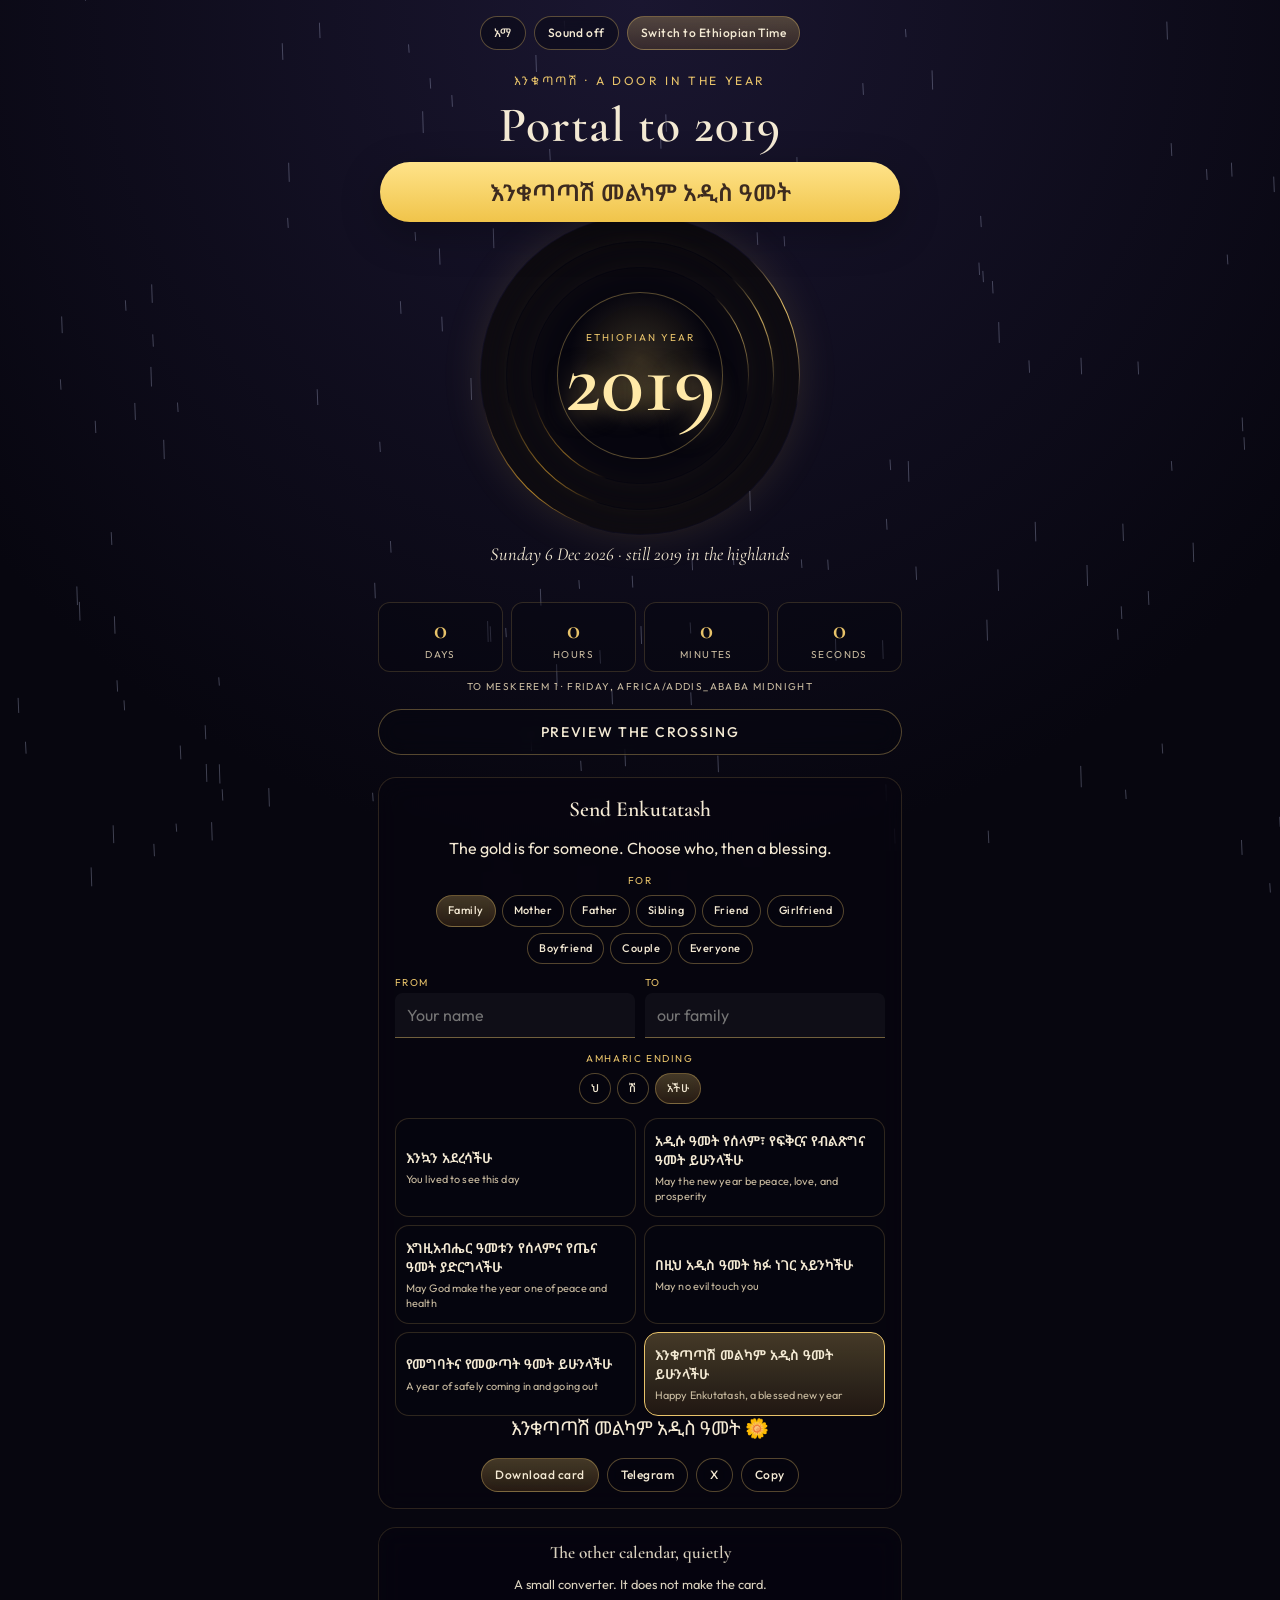
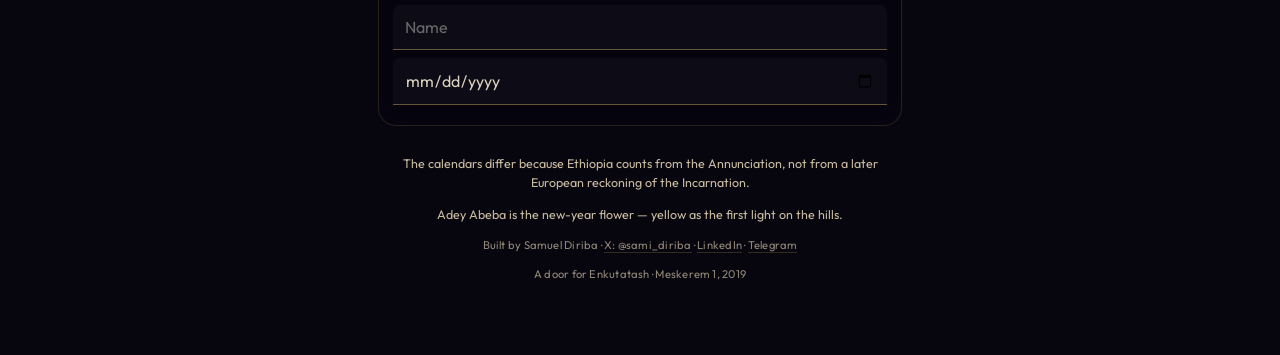
==== commit 55eaf8d7: "I have update the the share card layout" ====
--- a/portal-to-2019.html
+++ b/portal-to-2019.html
@@ -1652,74 +1652,121 @@
     }
 
     const veil = ctx.createLinearGradient(0, 0, 0, H);
-    veil.addColorStop(0, "rgba(7, 18, 12, 0.55)");
-    veil.addColorStop(0.38, "rgba(22, 53, 31, 0.42)");
-    veil.addColorStop(0.72, "rgba(18, 40, 22, 0.55)");
-    veil.addColorStop(1, "rgba(10, 24, 14, 0.72)");
+    veil.addColorStop(0, "rgba(7, 18, 12, 0.58)");
+    veil.addColorStop(0.4, "rgba(22, 53, 31, 0.4)");
+    veil.addColorStop(0.72, "rgba(18, 40, 22, 0.5)");
+    veil.addColorStop(1, "rgba(10, 24, 14, 0.35)");
     ctx.fillStyle = veil;
     ctx.fillRect(0, 0, W, H);
 
-    ctx.strokeStyle = "rgba(255, 213, 106, 0.9)";
+    const ringCx = W / 2;
+    const ringCy = 318;
+    const outerR = 156;
+    const titleY = 78;
+    ctx.textAlign = "center";
+    ctx.textBaseline = "alphabetic";
+    ctx.shadowColor = "rgba(0,0,0,0.45)";
+    ctx.shadowBlur = 8;
+    ctx.shadowOffsetY = 2;
+    ctx.fillStyle = "#fff6d8";
+    ctx.font = "700 36px 'Noto Sans Ethiopic', sans-serif";
+    ctx.fillText("እንቁጣጣሽ", ringCx, titleY);
+    ctx.shadowColor = "transparent";
+    ctx.shadowBlur = 0;
+    ctx.shadowOffsetY = 0;
+
+    // #region agent log
+    fetch("http://127.0.0.1:7555/ingest/a93d14f2-3377-4f24-958a-6650749bd76b", { method: "POST", headers: { "Content-Type": "application/json", "X-Debug-Session-Id": "b70c4e" }, body: JSON.stringify({ sessionId: "b70c4e", hypothesisId: "CARD", location: "js/app.js:paintShareCard", message: "card layout", data: { titleY, ringTop: ringCy - outerR, ringCy, gap: ringCy - outerR - titleY, who, love: isLoveWho() }, timestamp: Date.now() }) }).catch(() => {});
+    // #endregion
+
+    ctx.strokeStyle = "rgba(255, 213, 106, 0.95)";
     ctx.lineWidth = 7;
     ctx.beginPath();
-    ctx.arc(W / 2, 268, 168, 0, Math.PI * 2);
+    ctx.arc(ringCx, ringCy, outerR, 0, Math.PI * 2);
     ctx.stroke();
     ctx.lineWidth = 3;
     ctx.beginPath();
-    ctx.arc(W / 2, 268, 132, 0, Math.PI * 2);
+    ctx.arc(ringCx, ringCy, 122, 0, Math.PI * 2);
     ctx.stroke();
     ctx.lineWidth = 1.5;
     ctx.beginPath();
-    ctx.arc(W / 2, 268, 104, 0, Math.PI * 2);
+    ctx.arc(ringCx, ringCy, 94, 0, Math.PI * 2);
     ctx.stroke();
 
-    ctx.textAlign = "center";
     ctx.fillStyle = "#ffe9a8";
-    ctx.font = "600 28px 'Noto Sans Ethiopic', sans-serif";
-    ctx.fillText("እንቁጣጣሽ", W / 2, 118);
-    ctx.font = "700 148px 'Cormorant Garamond', serif";
-    ctx.fillText("2019", W / 2, 328);
+    ctx.font = "700 132px 'Cormorant Garamond', serif";
+    ctx.fillText("2019", ringCx, ringCy + 46);
 
     const from = (fromInput.value || "").trim();
     const to = (toInput.value || "").trim();
-    ctx.fillStyle = "#fff8e7";
-    ctx.font = "600 36px 'Cormorant Garamond', 'Noto Sans Ethiopic', serif";
-    if (from) ctx.fillText(`ከ ${from}`, W / 2, 470);
-    if (to) ctx.fillText(`ለ ${to}`, W / 2, from ? 518 : 470);
-
-    ctx.fillStyle = "rgba(255, 213, 106, 0.95)";
-    ctx.font = "500 22px Outfit, 'Noto Sans Ethiopic', sans-serif";
-    const relY = from && to ? 562 : from || to ? 518 : 470;
-    ctx.fillText(I18N[lang].rel[who], W / 2, relY);
+    ctx.shadowColor = "rgba(0,0,0,0.45)";
+    ctx.shadowBlur = 8;
+    ctx.shadowOffsetY = 2;
+    ctx.fillStyle = "#fff6d8";
+    ctx.font = "700 48px 'Cormorant Garamond', 'Noto Sans Ethiopic', serif";
+    let nameY = 530;
+    if (from) {
+      ctx.fillText(`ከ ${from}`, ringCx, nameY);
+      nameY += 58;
+    }
+    if (to) {
+      ctx.fillText(`ለ ${to}`, ringCx, nameY);
+      nameY += 56;
+    }
+    ctx.shadowColor = "transparent";
+    ctx.shadowBlur = 0;
+    ctx.shadowOffsetY = 0;
+
+    const relLabel = I18N[lang].rel[who];
+    ctx.font = "700 42px Outfit, 'Noto Sans Ethiopic', sans-serif";
+    const relW = Math.max(220, ctx.measureText(relLabel).width + 56);
+    const relH = 62;
+    const relBandY = nameY - 8;
+    ctx.fillStyle = "rgba(12, 28, 16, 0.9)";
+    const rx = ringCx - relW / 2;
+    const rr = 14;
+    ctx.beginPath();
+    ctx.moveTo(rx + rr, relBandY);
+    ctx.arcTo(rx + relW, relBandY, rx + relW, relBandY + relH, rr);
+    ctx.arcTo(rx + relW, relBandY + relH, rx, relBandY + relH, rr);
+    ctx.arcTo(rx, relBandY + relH, rx, relBandY, rr);
+    ctx.arcTo(rx, relBandY, rx + relW, relBandY, rr);
+    ctx.closePath();
+    ctx.fill();
+    ctx.fillStyle = "#f3e2a8";
+    ctx.fillText(relLabel, ringCx, relBandY + 43);
 
     ctx.strokeStyle = "rgba(255, 213, 106, 0.45)";
     ctx.lineWidth = 1;
     ctx.beginPath();
-    ctx.moveTo(180, relY + 28);
-    ctx.lineTo(900, relY + 28);
+    ctx.moveTo(180, relBandY + relH + 22);
+    ctx.lineTo(900, relBandY + relH + 22);
     ctx.stroke();
 
     const bless = currentBlessing();
-    ctx.fillStyle = "#fff8e7";
+    ctx.shadowColor = "rgba(0,0,0,0.45)";
+    ctx.shadowBlur = 8;
+    ctx.shadowOffsetY = 2;
+    ctx.fillStyle = "#fff6d8";
     ctx.font = "700 48px 'Noto Sans Ethiopic', sans-serif";
-    const amLines = wrapText(ctx, bless.am, W / 2, relY + 100, 900, 62);
-    ctx.fillStyle = "rgba(255, 233, 168, 0.92)";
+    const amLines = wrapText(ctx, bless.am, ringCx, relBandY + relH + 88, 900, 62);
+    ctx.fillStyle = "#fff6d8";
     ctx.font = "italic 600 32px 'Cormorant Garamond', serif";
-    const enStart = relY + 100 + amLines * 62 + 18;
-    wrapText(ctx, bless.en, W / 2, enStart, 900, 42);
+    wrapText(ctx, bless.en, ringCx, relBandY + relH + 88 + amLines * 62 + 16, 900, 42);
+    ctx.shadowColor = "transparent";
+    ctx.shadowBlur = 0;
+    ctx.shadowOffsetY = 0;
 
     if (isLoveWho()) {
-      ctx.fillStyle = "#ffe38a";
-      ctx.font = "600 34px 'Noto Sans Ethiopic', sans-serif";
-      ctx.fillText("2019ን አብረን እንግባ", W / 2, 1188);
-      ctx.fillStyle = "#efe2c2";
-      ctx.font = "italic 500 26px 'Cormorant Garamond', serif";
-      ctx.fillText("This year we walk in together", W / 2, 1230);
+      const bandH = 176;
+      ctx.fillStyle = "rgba(18, 40, 22, 0.92)";
+      ctx.fillRect(0, H - bandH, W, bandH);
+      ctx.fillStyle = "#fff6d8";
+      ctx.font = "700 40px 'Noto Sans Ethiopic', sans-serif";
+      ctx.fillText("2019ን አብረን እንግባ", ringCx, H - 96);
+      ctx.font = "700 28px 'Cormorant Garamond', serif";
+      ctx.fillText("This year we walk in together", ringCx, H - 48);
     }
-
-    [[140, 1240, 36], [940, 1260, 42], [200, 1300, 28], [880, 1310, 32]].forEach(([x, y, r]) => {
-      drawDaisy(ctx, x, y, r);
-    });
 
     return canvas;
   }
